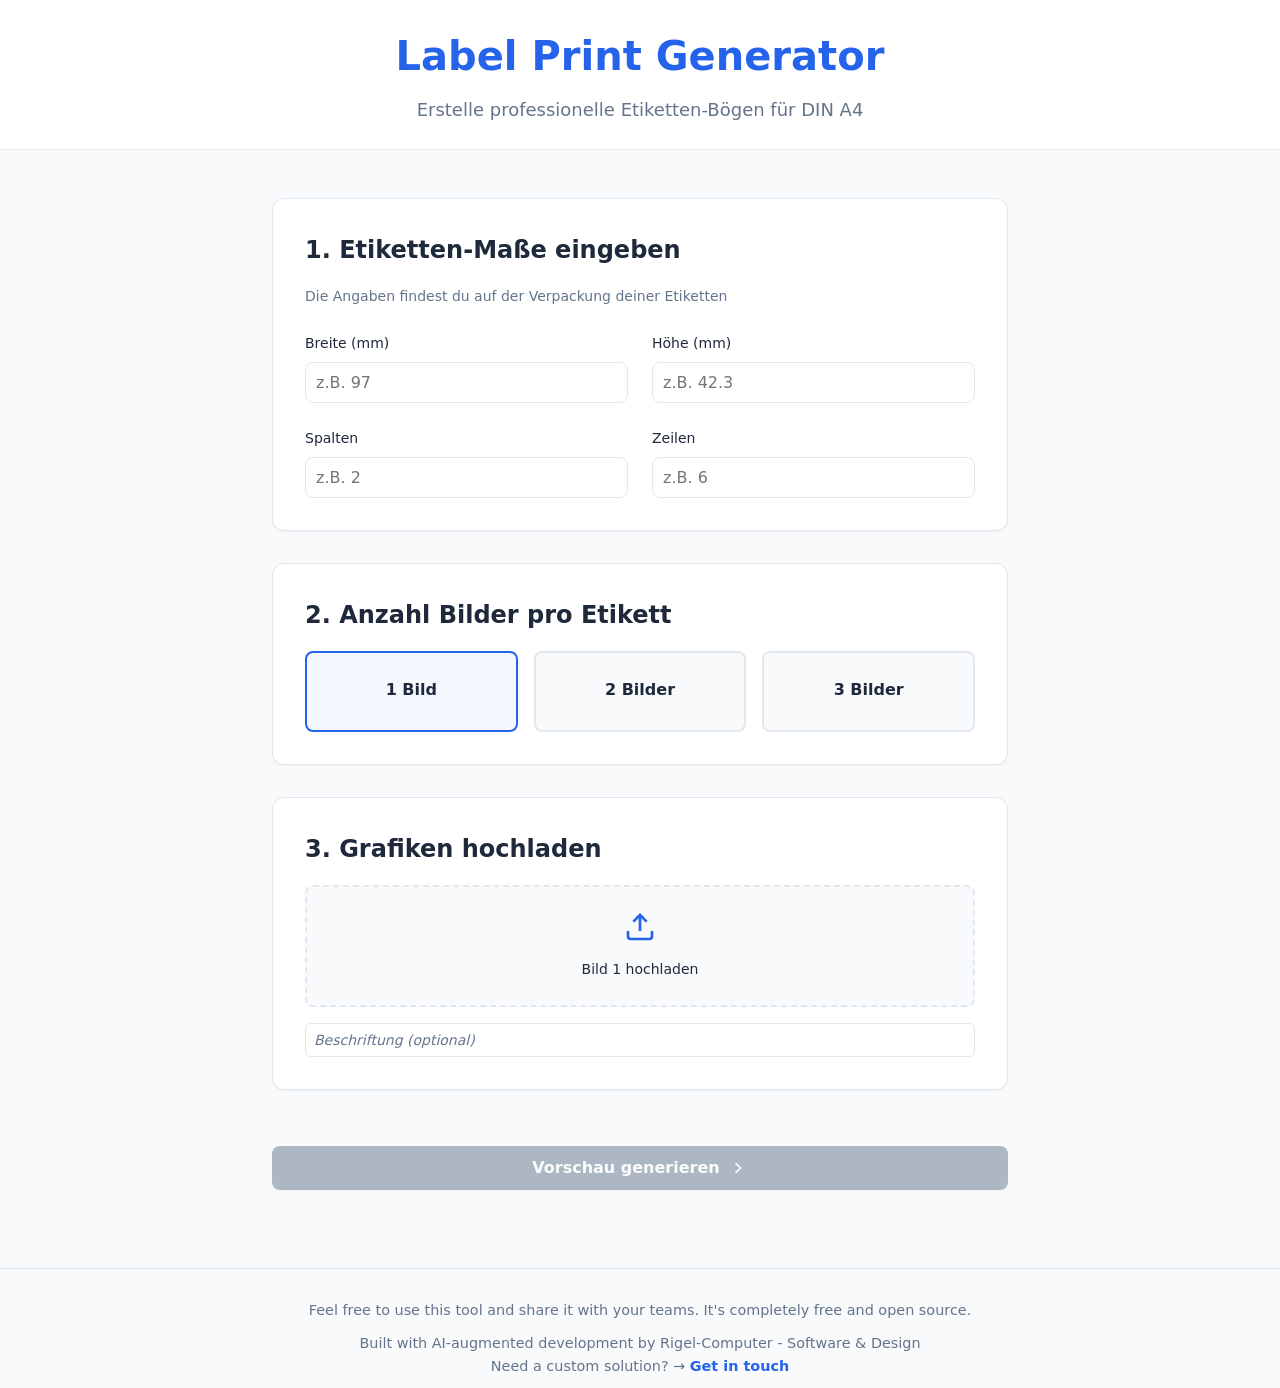
==== index.html @ f5ad7ed4 "disclaimer/footer added" ====
<!DOCTYPE html>
<!-- Dateiname: index.html -->
<!-- Erstellt: 05.12.2025, 16:45 Uhr (Berlin) -->
<html lang="de">
   <head>
      <meta charset="UTF-8" />
      <meta name="viewport" content="width=device-width, initial-scale=1.0" />
      <title id="page-title">Label Print Generator</title>
      <link rel="stylesheet" href="css/main.css" />
      <link rel="stylesheet" href="css/print.css" media="print" />
   </head>
   <body>
      <div id="app">
         <!-- Setup Screen -->
         <div id="setup-screen" class="screen active">
            <header>
               <h1>Label Print Generator</h1>
               <p class="subtitle">
                  Erstelle professionelle Etiketten-Bögen für DIN A4
               </p>
            </header>

            <main class="setup-container">
               <!-- Label Settings Section - MOVED TO TOP -->
               <section class="card">
                  <h2>1. Etiketten-Maße eingeben</h2>
                  <p class="info">
                     Die Angaben findest du auf der Verpackung deiner Etiketten
                  </p>

                  <div class="form-grid">
                     <div class="form-group">
                        <label for="label-width">Breite (mm)</label>
                        <input
                           type="number"
                           id="label-width"
                           placeholder="z.B. 97"
                           min="10"
                           step="0.1"
                        />
                     </div>
                     <div class="form-group">
                        <label for="label-height">Höhe (mm)</label>
                        <input
                           type="number"
                           id="label-height"
                           placeholder="z.B. 42.3"
                           min="10"
                           step="0.1"
                        />
                     </div>
                     <div class="form-group">
                        <label for="columns">Spalten</label>
                        <input
                           type="number"
                           id="columns"
                           placeholder="z.B. 2"
                           min="1"
                           max="20"
                        />
                     </div>
                     <div class="form-group">
                        <label for="rows">Zeilen</label>
                        <input
                           type="number"
                           id="rows"
                           placeholder="z.B. 6"
                           min="1"
                           max="30"
                        />
                     </div>
                  </div>
               </section>

               <!-- Images per Label Section - NEW -->
               <section class="card">
                  <h2>2. Anzahl Bilder pro Etikett</h2>
                  <div class="images-per-label-grid">
                     <label class="radio-card">
                        <input
                           type="radio"
                           name="images-per-label"
                           value="1"
                           checked
                        />
                        <div class="radio-content">
                           <span class="radio-title">1 Bild</span>
                        </div>
                     </label>
                     <label class="radio-card">
                        <input type="radio" name="images-per-label" value="2" />
                        <div class="radio-content">
                           <span class="radio-title">2 Bilder</span>
                        </div>
                     </label>
                     <label class="radio-card">
                        <input type="radio" name="images-per-label" value="3" />
                        <div class="radio-content">
                           <span class="radio-title">3 Bilder</span>
                        </div>
                     </label>
                  </div>
               </section>

               <!-- Image Upload Section - DYNAMIC -->
               <section class="card">
                  <h2>3. Grafiken hochladen</h2>
                  <div
                     id="upload-fields-container"
                     class="upload-fields-container"
                  >
                     <!-- Dynamically generated upload fields -->
                  </div>
               </section>

               <button id="preview-btn" class="btn-primary" disabled>
                  <span>Vorschau generieren</span>
                  <svg
                     width="20"
                     height="20"
                     viewBox="0 0 24 24"
                     fill="none"
                     stroke="currentColor"
                     stroke-width="2"
                  >
                     <polyline points="9 18 15 12 9 6"></polyline>
                  </svg>
               </button>
            </main>

            <!-- Footer Info Section -->
            <div class="footer-info no-print">
               <p>
                  Feel free to use this tool and share it with your teams. It's
                  completely free and open source.
               </p>
               <p>
                  Built with AI-augmented development by Rigel-Computer -
                  Software & Design<br />
                  Need a custom solution? →
                  <a href="https://www.rigel-computer.com/kontakt"
                     >Get in touch</a
                  >
               </p>
            </div>
         </div>

         <!-- Preview Screen -->
         <div id="preview-screen" class="screen">
            <header class="preview-header no-print">
               <button id="back-btn" class="btn-secondary">
                  <svg
                     width="20"
                     height="20"
                     viewBox="0 0 24 24"
                     fill="none"
                     stroke="currentColor"
                     stroke-width="2"
                  >
                     <polyline points="15 18 9 12 15 6"></polyline>
                  </svg>
                  <span>Zurück zur Eingabe</span>
               </button>
               <h2>Vorschau</h2>
               <div style="width: 150px"></div>
            </header>
            <div id="print-area" class="print-area">
               <!-- Generated A4 page with labels -->
            </div>
            <div class="print-button-container no-print">
               <button id="print-btn" class="btn-primary">
                  <svg
                     width="20"
                     height="20"
                     viewBox="0 0 24 24"
                     fill="none"
                     stroke="currentColor"
                     stroke-width="2"
                  >
                     <polyline points="6 9 6 2 18 2 18 9"></polyline>
                     <path
                        d="M6 18H4a2 2 0 0 1-2-2v-5a2 2 0 0 1 2-2h16a2 2 0 0 1 2 2v5a2 2 0 0 1-2 2h-2"
                     ></path>
                     <rect x="6" y="14" width="12" height="8"></rect>
                  </svg>
                  <span>Drucken</span>
               </button>
            </div>
         </div>
      </div>

      <script src="js/storage.js"></script>
      <script src="js/fileHandler.js"></script>
      <script src="js/renderer.js"></script>
      <script src="js/app.js"></script>
   </body>
</html>
---- css/main.css ----
/* Dateiname: main.css */
/* Erstellt: 05.12.2025, 16:45 Uhr (Berlin) */

/* CSS Variables */
:root {
    --color-primary: #2563eb;
    --color-primary-hover: #1d4ed8;
    --color-secondary: #64748b;
    --color-bg: #f8fafc;
    --color-card: #ffffff;
    --color-border: #e2e8f0;
    --color-text: #1e293b;
    --color-text-muted: #64748b;
    --color-success: #10b981;
    --color-danger: #ef4444;
    
    --spacing-xs: 0.5rem;
    --spacing-sm: 1rem;
    --spacing-md: 1.5rem;
    --spacing-lg: 2rem;
    --spacing-xl: 3rem;
    
    --radius-sm: 0.375rem;
    --radius-md: 0.5rem;
    --radius-lg: 0.75rem;
    
    --shadow-sm: 0 1px 2px 0 rgba(0, 0, 0, 0.05);
    --shadow-md: 0 4px 6px -1px rgba(0, 0, 0, 0.1);
    --shadow-lg: 0 10px 15px -3px rgba(0, 0, 0, 0.1);
    
    --font-display: 'Segoe UI', system-ui, -apple-system, sans-serif;
    --font-body: 'Segoe UI', system-ui, -apple-system, sans-serif;
}

/* Reset & Base */
* {
    margin: 0;
    padding: 0;
    box-sizing: border-box;
}

body {
    font-family: var(--font-body);
    background: var(--color-bg);
    color: var(--color-text);
    line-height: 1.6;
    -webkit-font-smoothing: antialiased;
    -moz-osx-font-smoothing: grayscale;
}

/* Screen Management */
.screen {
    display: none;
    min-height: 100vh;
}

.screen.active {
    display: block;
}

/* Header */
header {
    background: var(--color-card);
    border-bottom: 1px solid var(--color-border);
    padding: var(--spacing-md) var(--spacing-lg);
    text-align: center;
}

header h1 {
    font-size: 2.5rem;
    font-weight: 700;
    color: var(--color-primary);
    margin-bottom: var(--spacing-xs);
    font-family: var(--font-display);
}

.subtitle {
    color: var(--color-text-muted);
    font-size: 1.125rem;
}

/* Main Container */
.setup-container {
    max-width: 800px;
    margin: 0 auto;
    padding: var(--spacing-xl) var(--spacing-lg);
}

/* Cards */
.card {
    background: var(--color-card);
    border-radius: var(--radius-lg);
    padding: var(--spacing-lg);
    margin-bottom: var(--spacing-lg);
    box-shadow: var(--shadow-sm);
    border: 1px solid var(--color-border);
}

.card h2 {
    font-size: 1.5rem;
    font-weight: 600;
    margin-bottom: var(--spacing-sm);
    color: var(--color-text);
}

.info {
    color: var(--color-text-muted);
    font-size: 0.875rem;
    margin-bottom: var(--spacing-md);
}

/* Upload Area */
.upload-area {
    border: 2px dashed var(--color-border);
    border-radius: var(--radius-md);
    background: var(--color-bg);
}

.upload-button {
    display: block;
    width: 100%;
    padding: var(--spacing-xl);
    text-align: center;
    cursor: pointer;
    transition: all 0.2s ease;
    background: transparent;
    border: none;
    font-family: var(--font-body);
}

.upload-button:hover {
    background: rgba(37, 99, 235, 0.02);
}

.upload-button svg {
    color: var(--color-primary);
    margin-bottom: var(--spacing-sm);
}

.upload-button p {
    font-weight: 500;
    color: var(--color-text);
    margin-bottom: var(--spacing-xs);
}

.hint {
    color: var(--color-text-muted);
    font-size: 0.875rem;
}

/* Image List */
.image-list {
    margin-top: var(--spacing-md);
    display: grid;
    gap: var(--spacing-sm);
}

.image-item {
    display: flex;
    align-items: center;
    gap: var(--spacing-sm);
    padding: var(--spacing-sm);
    background: var(--color-bg);
    border-radius: var(--radius-md);
    border: 1px solid var(--color-border);
}

.image-preview {
    width: 60px;
    height: 60px;
    object-fit: contain;
    border-radius: var(--radius-sm);
    background: white;
    padding: 4px;
}

.image-info {
    flex: 1;
}

.image-name-input {
    width: 100%;
    padding: var(--spacing-xs);
    border: 1px solid var(--color-border);
    border-radius: var(--radius-sm);
    font-size: 0.875rem;
    font-family: var(--font-body);
}

.image-name-input:focus {
    outline: none;
    border-color: var(--color-primary);
    box-shadow: 0 0 0 3px rgba(37, 99, 235, 0.1);
}

.btn-remove {
    background: transparent;
    border: none;
    color: var(--color-danger);
    cursor: pointer;
    padding: var(--spacing-xs);
    border-radius: var(--radius-sm);
    transition: background 0.2s ease;
}

.btn-remove:hover {
    background: rgba(239, 68, 68, 0.1);
}

/* Form Grid */
.form-grid {
    display: grid;
    grid-template-columns: repeat(2, 1fr);
    gap: var(--spacing-md);
}

.form-group {
    display: flex;
    flex-direction: column;
}

.form-group label {
    font-weight: 500;
    margin-bottom: var(--spacing-xs);
    font-size: 0.875rem;
    color: var(--color-text);
}

.form-group input {
    padding: 0.625rem;
    border: 1px solid var(--color-border);
    border-radius: var(--radius-md);
    font-size: 1rem;
    font-family: var(--font-body);
    transition: all 0.2s ease;
}

.form-group input:focus {
    outline: none;
    border-color: var(--color-primary);
    box-shadow: 0 0 0 3px rgba(37, 99, 235, 0.1);
}

/* Radio Cards */
.text-position-grid,
.images-per-label-grid {
    display: grid;
    grid-template-columns: repeat(3, 1fr);
    gap: var(--spacing-sm);
}

.radio-card {
    position: relative;
    cursor: pointer;
}

.radio-card input {
    position: absolute;
    opacity: 0;
}

.radio-content {
    display: flex;
    flex-direction: column;
    padding: var(--spacing-md);
    border: 2px solid var(--color-border);
    border-radius: var(--radius-md);
    text-align: center;
    transition: all 0.2s ease;
    background: var(--color-bg);
}

.radio-card:hover .radio-content {
    border-color: var(--color-primary);
}

.radio-card input:checked + .radio-content {
    border-color: var(--color-primary);
    background: rgba(37, 99, 235, 0.05);
}

.radio-title {
    font-weight: 600;
    color: var(--color-text);
    margin-bottom: 4px;
}

.radio-desc {
    font-size: 0.875rem;
    color: var(--color-text-muted);
}

/* Upload Fields Container */
.upload-fields-container {
    display: grid;
    gap: var(--spacing-lg);
}

.upload-field {
    display: flex;
    flex-direction: column;
    gap: var(--spacing-sm);
}

.upload-area-single {
    border: 2px dashed var(--color-border);
    border-radius: var(--radius-md);
    background: var(--color-bg);
    padding: var(--spacing-md);
    text-align: center;
    cursor: pointer;
    transition: all 0.2s ease;
}

.upload-area-single:hover {
    border-color: var(--color-primary);
    background: rgba(37, 99, 235, 0.02);
}

.upload-area-single svg {
    color: var(--color-primary);
    margin-bottom: var(--spacing-xs);
}

.upload-area-single p {
    font-weight: 500;
    color: var(--color-text);
    font-size: 0.875rem;
}

.text-input-group {
    display: flex;
    flex-direction: column;
    gap: var(--spacing-xs);
}

.text-input-group input {
    padding: var(--spacing-xs);
    border: 1px solid var(--color-border);
    border-radius: var(--radius-sm);
    font-size: 0.875rem;
    font-family: var(--font-body);
}

.text-input-group input::placeholder {
    color: var(--color-text-muted);
    font-style: italic;
}

.text-input-group input:focus {
    outline: none;
    border-color: var(--color-primary);
    box-shadow: 0 0 0 3px rgba(37, 99, 235, 0.1);
}

.preview-image-container {
    margin-top: var(--spacing-sm);
    display: none;
}

.preview-image-container.active {
    display: block;
}

.preview-image-container img {
    width: 100%;
    max-height: 150px;
    object-fit: contain;
    border-radius: var(--radius-sm);
    border: 1px solid var(--color-border);
    background: white;
    padding: var(--spacing-xs);
}

/* Buttons */
.btn-primary,
.btn-secondary {
    display: inline-flex;
    align-items: center;
    justify-content: center;
    gap: var(--spacing-xs);
    padding: 0.75rem 1.5rem;
    border: none;
    border-radius: var(--radius-md);
    font-size: 1rem;
    font-weight: 600;
    cursor: pointer;
    transition: all 0.2s ease;
    font-family: var(--font-body);
}

.btn-primary {
    background: var(--color-primary);
    color: white;
    box-shadow: var(--shadow-sm);
    width: 100%;
    margin-top: var(--spacing-md);
}

.btn-primary:hover:not(:disabled) {
    background: var(--color-primary-hover);
    box-shadow: var(--shadow-md);
    transform: translateY(-1px);
}

.btn-primary:disabled {
    background: var(--color-secondary);
    cursor: not-allowed;
    opacity: 0.5;
}

.btn-secondary {
    background: white;
    color: var(--color-text);
    border: 1px solid var(--color-border);
}

.btn-secondary:hover {
    background: var(--color-bg);
    border-color: var(--color-secondary);
}

/* Preview Header */
.preview-header {
    display: flex;
    justify-content: space-between;
    align-items: center;
    padding: var(--spacing-lg);
    background: var(--color-card);
    border-bottom: 1px solid var(--color-border);
    position: sticky;
    top: 0;
    z-index: 100;
}

.preview-header h2 {
    font-size: 1.5rem;
    font-weight: 600;
}

/* Print Area */
.print-area {
    padding: var(--spacing-lg);
    background: #e5e7eb;
    min-height: calc(100vh - 160px);
    display: flex;
    justify-content: center;
    align-items: flex-start;
}

.print-button-container {
    padding: var(--spacing-lg);
    background: var(--color-bg);
    display: flex;
    justify-content: center;
}

.print-button-container .btn-primary {
    max-width: 400px;
}

.a4-page {
    width: 210mm;
    height: 297mm;
    background: white;
    box-shadow: var(--shadow-lg);
    position: relative;
}

/* Responsive */
@media (max-width: 768px) {
    header h1 {
        font-size: 2rem;
    }
    
    .form-grid,
    .text-position-grid {
        grid-template-columns: 1fr;
    }
    
    .preview-header {
        flex-direction: column;
        gap: var(--spacing-sm);
    }
    
    .a4-page {
        width: 100%;
        height: auto;
        aspect-ratio: 210 / 297;
    }
}

/* Animations */
@keyframes fadeIn {
    from {
        opacity: 0;
        transform: translateY(10px);
    }
    to {
        opacity: 1;
        transform: translateY(0);
    }
}

.card {
    animation: fadeIn 0.3s ease;
}

.card:nth-child(1) { animation-delay: 0.05s; }
.card:nth-child(2) { animation-delay: 0.1s; }
.card:nth-child(3) { animation-delay: 0.15s; }

/* Footer Info */
.footer-info {
    margin-top: 30px;
    padding-top: 20px;
    border-top: 1px solid var(--color-border);
    text-align: center;
}

.footer-info p {
    font-size: 0.9em;
    color: var(--color-text-muted);
    margin: 10px 0;
    line-height: 1.6;
}

.footer-info a {
    color: var(--color-primary);
    text-decoration: none;
    font-weight: 600;
}

.footer-info a:hover {
    text-decoration: underline;
}
---- css/print.css ----
/* Dateiname: print.css */
/* Erstellt: 05.12.2025, 16:45 Uhr (Berlin) */

@media print {
    /* Hide UI elements */
    .no-print,
    .preview-header {
        display: none !important;
    }
    
    /* Hide label borders */
    .label {
        border: none !important;
    }
    
    /* Reset page */
    body {
        margin: 0;
        padding: 0;
        background: white;
    }
    
    /* Print area */
    .print-area {
        padding: 0;
        background: white;
        min-height: 0;
    }
    
    /* A4 page exact dimensions */
    .a4-page {
        width: 210mm;
        height: 297mm;
        box-shadow: none;
        page-break-after: always;
        margin: 0;
        padding: 0;
    }
    
    /* Label grid */
    .label-grid {
        width: 100%;
        height: 100%;
    }
    
    /* Individual labels */
    .label {
        page-break-inside: avoid;
        break-inside: avoid;
    }
    
    /* Images */
    .label img {
        -webkit-print-color-adjust: exact;
        print-color-adjust: exact;
    }
}
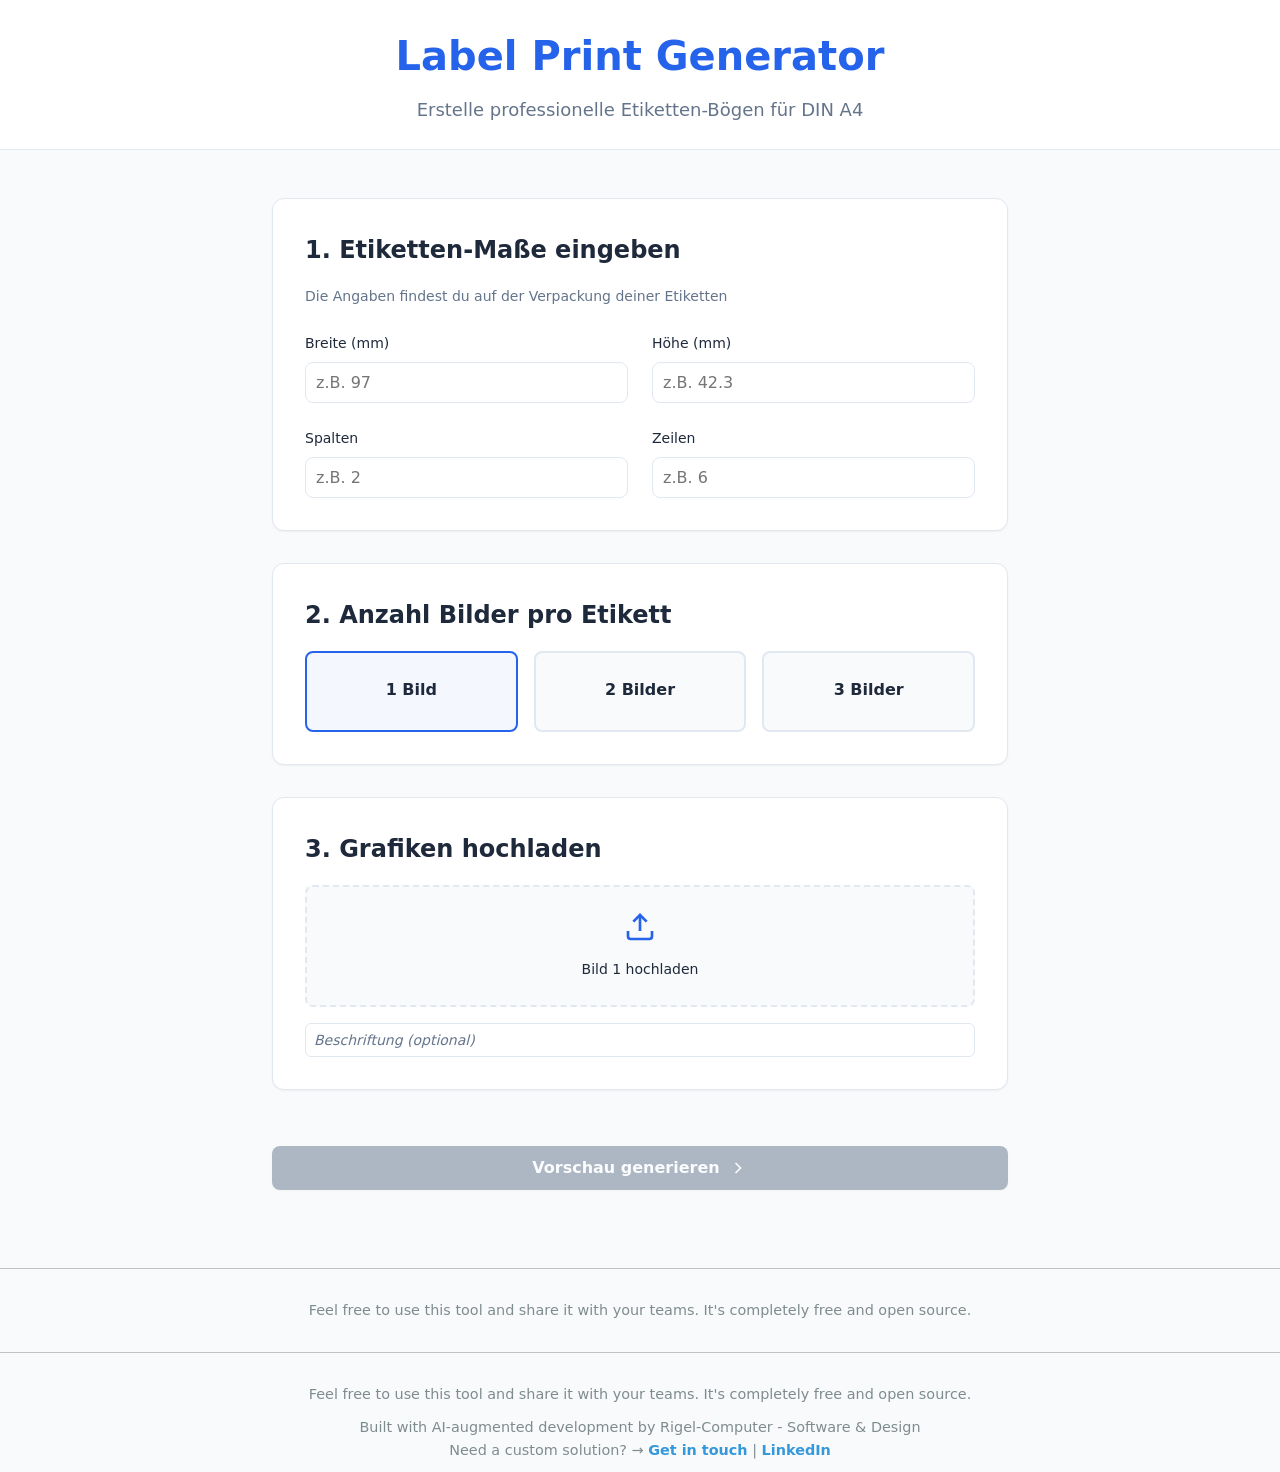
==== commit 75761947: "readme.md added" ====
--- a/index.html
+++ b/index.html
@@ -134,14 +134,64 @@
                   Feel free to use this tool and share it with your teams. It's
                   completely free and open source.
                </p>
-               <p>
-                  Built with AI-augmented development by Rigel-Computer -
-                  Software & Design<br />
-                  Need a custom solution? →
-                  <a href="https://www.rigel-computer.com/kontakt"
-                     >Get in touch</a
-                  >
-               </p>
+               <!--
+    File: footer-info-section.html
+    Last modified: 04.12.2025 14:10 MEZ
+-->
+
+               <!-- Footer Info Section - Insert before closing container div -->
+               <div class="footer-info">
+                  <p>
+                     Feel free to use this tool and share it with your teams.
+                     It's completely free and open source.
+                  </p>
+                  <p>
+                     Built with AI-augmented development by Rigel-Computer -
+                     Software & Design<br />
+                     Need a custom solution? →
+                     <a href="https://www.rigel-computer.com/kontakt"
+                        >Get in touch</a
+                     >
+                     |
+                     <a href="https://www.linkedin.com/in/christoph-schweres"
+                        >LinkedIn</a
+                     >
+                  </p>
+               </div>
+
+               <!-- CSS Styling for Footer Info -->
+               <style>
+                  .footer-info {
+                     margin-top: 30px;
+                     padding-top: 20px;
+                     border-top: 1px solid #bdc3c7;
+                     text-align: center;
+                  }
+
+                  .footer-info p {
+                     font-size: 0.9em;
+                     color: #7f8c8d;
+                     margin: 10px 0;
+                     line-height: 1.6;
+                  }
+
+                  .footer-info a {
+                     color: #3498db;
+                     text-decoration: none;
+                     font-weight: 600;
+                  }
+
+                  .footer-info a:hover {
+                     text-decoration: underline;
+                  }
+               </style>
+
+               <!--
+USAGE INSTRUCTIONS:
+1. Insert this section in timezone-converter.html BEFORE the closing </div> of the container
+2. Place it AFTER the disclaimer section
+3. All links and company info are already configured
+-->
             </div>
          </div>
 
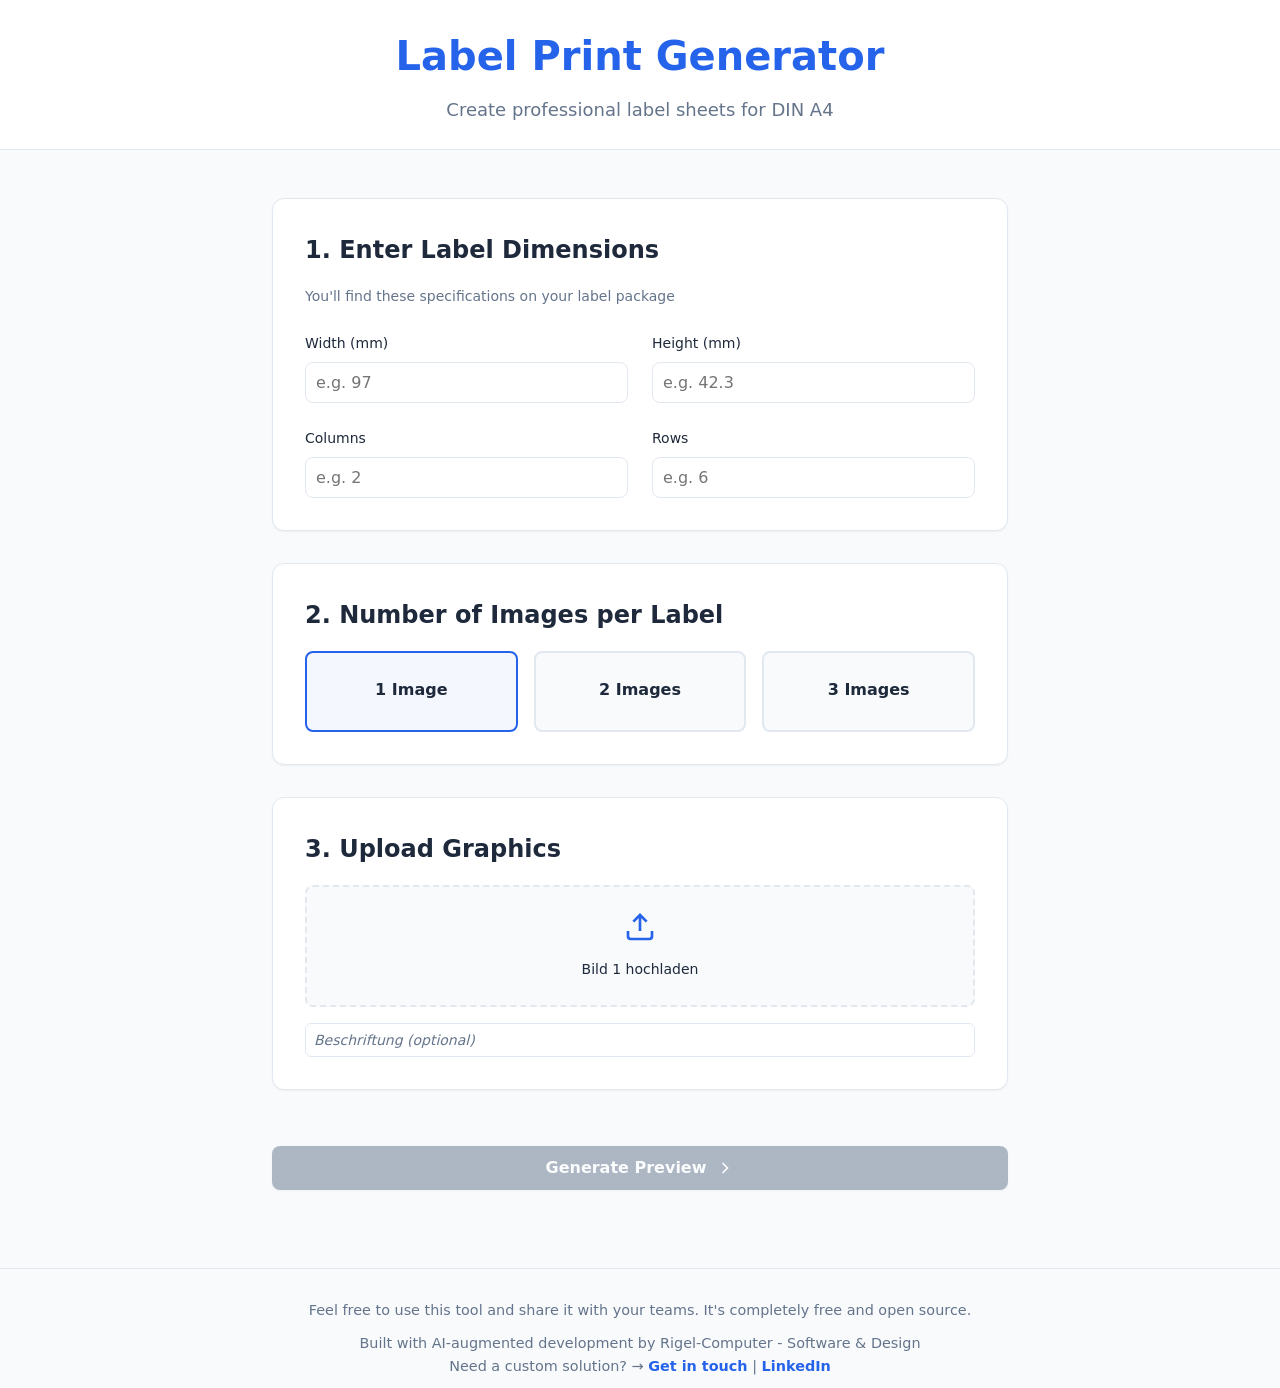
==== commit 8479fc8d: "changed frontend to english, German Readme.md added" ====
--- a/index.html
+++ b/index.html
@@ -2,246 +2,130 @@
 <!-- Dateiname: index.html -->
 <!-- Erstellt: 05.12.2025, 16:45 Uhr (Berlin) -->
 <html lang="de">
-   <head>
-      <meta charset="UTF-8" />
-      <meta name="viewport" content="width=device-width, initial-scale=1.0" />
-      <title id="page-title">Label Print Generator</title>
-      <link rel="stylesheet" href="css/main.css" />
-      <link rel="stylesheet" href="css/print.css" media="print" />
-   </head>
-   <body>
-      <div id="app">
-         <!-- Setup Screen -->
-         <div id="setup-screen" class="screen active">
+<head>
+    <meta charset="UTF-8">
+    <meta name="viewport" content="width=device-width, initial-scale=1.0">
+    <title id="page-title">Label Print Generator</title>
+    <link rel="stylesheet" href="css/main.css">
+    <link rel="stylesheet" href="css/print.css" media="print">
+</head>
+<body>
+    <div id="app">
+        <!-- Setup Screen -->
+        <div id="setup-screen" class="screen active">
             <header>
-               <h1>Label Print Generator</h1>
-               <p class="subtitle">
-                  Erstelle professionelle Etiketten-Bögen für DIN A4
-               </p>
+                <h1>Label Print Generator</h1>
+                <p class="subtitle">Create professional label sheets for DIN A4</p>
             </header>
 
             <main class="setup-container">
-               <!-- Label Settings Section - MOVED TO TOP -->
-               <section class="card">
-                  <h2>1. Etiketten-Maße eingeben</h2>
-                  <p class="info">
-                     Die Angaben findest du auf der Verpackung deiner Etiketten
-                  </p>
+                <!-- Label Settings Section - MOVED TO TOP -->
+                <section class="card">
+                    <h2>1. Enter Label Dimensions</h2>
+                    <p class="info">You'll find these specifications on your label package</p>
+                    
+                    <div class="form-grid">
+                        <div class="form-group">
+                            <label for="label-width">Width (mm)</label>
+                            <input type="number" id="label-width" placeholder="e.g. 97" min="10" step="0.1">
+                        </div>
+                        <div class="form-group">
+                            <label for="label-height">Height (mm)</label>
+                            <input type="number" id="label-height" placeholder="e.g. 42.3" min="10" step="0.1">
+                        </div>
+                        <div class="form-group">
+                            <label for="columns">Columns</label>
+                            <input type="number" id="columns" placeholder="e.g. 2" min="1" max="20">
+                        </div>
+                        <div class="form-group">
+                            <label for="rows">Rows</label>
+                            <input type="number" id="rows" placeholder="e.g. 6" min="1" max="30">
+                        </div>
+                    </div>
+                </section>
 
-                  <div class="form-grid">
-                     <div class="form-group">
-                        <label for="label-width">Breite (mm)</label>
-                        <input
-                           type="number"
-                           id="label-width"
-                           placeholder="z.B. 97"
-                           min="10"
-                           step="0.1"
-                        />
-                     </div>
-                     <div class="form-group">
-                        <label for="label-height">Höhe (mm)</label>
-                        <input
-                           type="number"
-                           id="label-height"
-                           placeholder="z.B. 42.3"
-                           min="10"
-                           step="0.1"
-                        />
-                     </div>
-                     <div class="form-group">
-                        <label for="columns">Spalten</label>
-                        <input
-                           type="number"
-                           id="columns"
-                           placeholder="z.B. 2"
-                           min="1"
-                           max="20"
-                        />
-                     </div>
-                     <div class="form-group">
-                        <label for="rows">Zeilen</label>
-                        <input
-                           type="number"
-                           id="rows"
-                           placeholder="z.B. 6"
-                           min="1"
-                           max="30"
-                        />
-                     </div>
-                  </div>
-               </section>
+                <!-- Images per Label Section - NEW -->
+                <section class="card">
+                    <h2>2. Number of Images per Label</h2>
+                    <div class="images-per-label-grid">
+                        <label class="radio-card">
+                            <input type="radio" name="images-per-label" value="1" checked>
+                            <div class="radio-content">
+                                <span class="radio-title">1 Image</span>
+                            </div>
+                        </label>
+                        <label class="radio-card">
+                            <input type="radio" name="images-per-label" value="2">
+                            <div class="radio-content">
+                                <span class="radio-title">2 Images</span>
+                            </div>
+                        </label>
+                        <label class="radio-card">
+                            <input type="radio" name="images-per-label" value="3">
+                            <div class="radio-content">
+                                <span class="radio-title">3 Images</span>
+                            </div>
+                        </label>
+                    </div>
+                </section>
 
-               <!-- Images per Label Section - NEW -->
-               <section class="card">
-                  <h2>2. Anzahl Bilder pro Etikett</h2>
-                  <div class="images-per-label-grid">
-                     <label class="radio-card">
-                        <input
-                           type="radio"
-                           name="images-per-label"
-                           value="1"
-                           checked
-                        />
-                        <div class="radio-content">
-                           <span class="radio-title">1 Bild</span>
-                        </div>
-                     </label>
-                     <label class="radio-card">
-                        <input type="radio" name="images-per-label" value="2" />
-                        <div class="radio-content">
-                           <span class="radio-title">2 Bilder</span>
-                        </div>
-                     </label>
-                     <label class="radio-card">
-                        <input type="radio" name="images-per-label" value="3" />
-                        <div class="radio-content">
-                           <span class="radio-title">3 Bilder</span>
-                        </div>
-                     </label>
-                  </div>
-               </section>
+                <!-- Image Upload Section - DYNAMIC -->
+                <section class="card">
+                    <h2>3. Upload Graphics</h2>
+                    <div id="upload-fields-container" class="upload-fields-container">
+                        <!-- Dynamically generated upload fields -->
+                    </div>
+                </section>
 
-               <!-- Image Upload Section - DYNAMIC -->
-               <section class="card">
-                  <h2>3. Grafiken hochladen</h2>
-                  <div
-                     id="upload-fields-container"
-                     class="upload-fields-container"
-                  >
-                     <!-- Dynamically generated upload fields -->
-                  </div>
-               </section>
-
-               <button id="preview-btn" class="btn-primary" disabled>
-                  <span>Vorschau generieren</span>
-                  <svg
-                     width="20"
-                     height="20"
-                     viewBox="0 0 24 24"
-                     fill="none"
-                     stroke="currentColor"
-                     stroke-width="2"
-                  >
-                     <polyline points="9 18 15 12 9 6"></polyline>
-                  </svg>
-               </button>
+                <button id="preview-btn" class="btn-primary" disabled>
+                    <span>Generate Preview</span>
+                    <svg width="20" height="20" viewBox="0 0 24 24" fill="none" stroke="currentColor" stroke-width="2">
+                        <polyline points="9 18 15 12 9 6"></polyline>
+                    </svg>
+                </button>
             </main>
-
+            
             <!-- Footer Info Section -->
             <div class="footer-info no-print">
-               <p>
-                  Feel free to use this tool and share it with your teams. It's
-                  completely free and open source.
-               </p>
-               <!--
-    File: footer-info-section.html
-    Last modified: 04.12.2025 14:10 MEZ
--->
+                <p>Feel free to use this tool and share it with your teams. It's completely free and open source.</p>
+                <p>Built with AI-augmented development by Rigel-Computer - Software & Design<br>
+                Need a custom solution? → 
+                <a href="https://www.rigel-computer.com/kontakt">Get in touch</a> | 
+                <a href="https://www.linkedin.com/in/christoph-schweres">LinkedIn</a></p>
+            </div>
+        </div>
 
-               <!-- Footer Info Section - Insert before closing container div -->
-               <div class="footer-info">
-                  <p>
-                     Feel free to use this tool and share it with your teams.
-                     It's completely free and open source.
-                  </p>
-                  <p>
-                     Built with AI-augmented development by Rigel-Computer -
-                     Software & Design<br />
-                     Need a custom solution? →
-                     <a href="https://www.rigel-computer.com/kontakt"
-                        >Get in touch</a
-                     >
-                     |
-                     <a href="https://www.linkedin.com/in/christoph-schweres"
-                        >LinkedIn</a
-                     >
-                  </p>
-               </div>
-
-               <!-- CSS Styling for Footer Info -->
-               <style>
-                  .footer-info {
-                     margin-top: 30px;
-                     padding-top: 20px;
-                     border-top: 1px solid #bdc3c7;
-                     text-align: center;
-                  }
-
-                  .footer-info p {
-                     font-size: 0.9em;
-                     color: #7f8c8d;
-                     margin: 10px 0;
-                     line-height: 1.6;
-                  }
-
-                  .footer-info a {
-                     color: #3498db;
-                     text-decoration: none;
-                     font-weight: 600;
-                  }
-
-                  .footer-info a:hover {
-                     text-decoration: underline;
-                  }
-               </style>
-
-               <!--
-USAGE INSTRUCTIONS:
-1. Insert this section in timezone-converter.html BEFORE the closing </div> of the container
-2. Place it AFTER the disclaimer section
-3. All links and company info are already configured
--->
-            </div>
-         </div>
-
-         <!-- Preview Screen -->
-         <div id="preview-screen" class="screen">
+        <!-- Preview Screen -->
+        <div id="preview-screen" class="screen">
             <header class="preview-header no-print">
-               <button id="back-btn" class="btn-secondary">
-                  <svg
-                     width="20"
-                     height="20"
-                     viewBox="0 0 24 24"
-                     fill="none"
-                     stroke="currentColor"
-                     stroke-width="2"
-                  >
-                     <polyline points="15 18 9 12 15 6"></polyline>
-                  </svg>
-                  <span>Zurück zur Eingabe</span>
-               </button>
-               <h2>Vorschau</h2>
-               <div style="width: 150px"></div>
+                <button id="back-btn" class="btn-secondary">
+                    <svg width="20" height="20" viewBox="0 0 24 24" fill="none" stroke="currentColor" stroke-width="2">
+                        <polyline points="15 18 9 12 15 6"></polyline>
+                    </svg>
+                    <span>Back to Setup</span>
+                </button>
+                <h2>Preview</h2>
+                <div style="width: 150px;"></div>
             </header>
             <div id="print-area" class="print-area">
-               <!-- Generated A4 page with labels -->
+                <!-- Generated A4 page with labels -->
             </div>
             <div class="print-button-container no-print">
-               <button id="print-btn" class="btn-primary">
-                  <svg
-                     width="20"
-                     height="20"
-                     viewBox="0 0 24 24"
-                     fill="none"
-                     stroke="currentColor"
-                     stroke-width="2"
-                  >
-                     <polyline points="6 9 6 2 18 2 18 9"></polyline>
-                     <path
-                        d="M6 18H4a2 2 0 0 1-2-2v-5a2 2 0 0 1 2-2h16a2 2 0 0 1 2 2v5a2 2 0 0 1-2 2h-2"
-                     ></path>
-                     <rect x="6" y="14" width="12" height="8"></rect>
-                  </svg>
-                  <span>Drucken</span>
-               </button>
+                <button id="print-btn" class="btn-primary">
+                    <svg width="20" height="20" viewBox="0 0 24 24" fill="none" stroke="currentColor" stroke-width="2">
+                        <polyline points="6 9 6 2 18 2 18 9"></polyline>
+                        <path d="M6 18H4a2 2 0 0 1-2-2v-5a2 2 0 0 1 2-2h16a2 2 0 0 1 2 2v5a2 2 0 0 1-2 2h-2"></path>
+                        <rect x="6" y="14" width="12" height="8"></rect>
+                    </svg>
+                    <span>Print</span>
+                </button>
             </div>
-         </div>
-      </div>
+        </div>
+    </div>
 
-      <script src="js/storage.js"></script>
-      <script src="js/fileHandler.js"></script>
-      <script src="js/renderer.js"></script>
-      <script src="js/app.js"></script>
-   </body>
+    <script src="js/storage.js"></script>
+    <script src="js/fileHandler.js"></script>
+    <script src="js/renderer.js"></script>
+    <script src="js/app.js"></script>
+</body>
 </html>
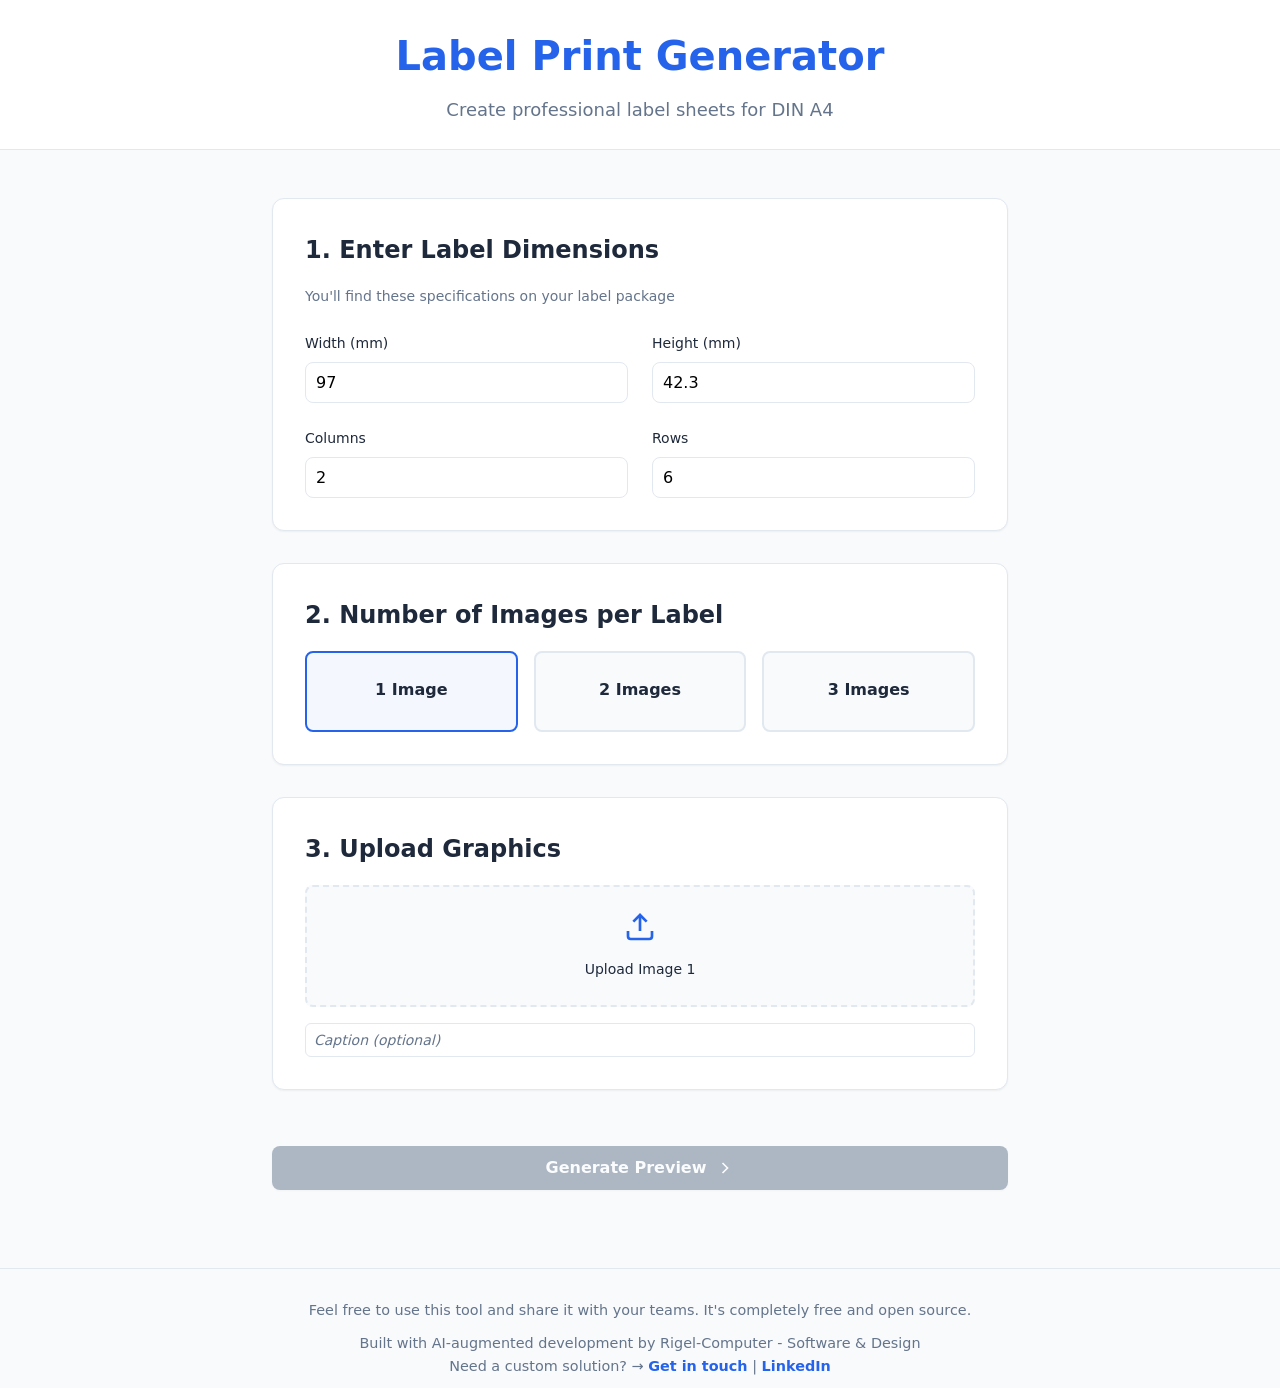
==== commit e8a444a3: "PDF-Problem solved" ====
--- a/index.html
+++ b/index.html
@@ -2,130 +2,204 @@
 <!-- Dateiname: index.html -->
 <!-- Erstellt: 05.12.2025, 16:45 Uhr (Berlin) -->
 <html lang="de">
-<head>
-    <meta charset="UTF-8">
-    <meta name="viewport" content="width=device-width, initial-scale=1.0">
-    <title id="page-title">Label Print Generator</title>
-    <link rel="stylesheet" href="css/main.css">
-    <link rel="stylesheet" href="css/print.css" media="print">
-</head>
-<body>
-    <div id="app">
-        <!-- Setup Screen -->
-        <div id="setup-screen" class="screen active">
+   <head>
+      <meta charset="UTF-8" />
+      <meta name="viewport" content="width=device-width, initial-scale=1.0" />
+      <title id="page-title">Label Print Generator</title>
+      <link rel="stylesheet" href="css/main.css" />
+      <link rel="stylesheet" href="css/print.css" media="print" />
+   </head>
+   <body>
+      <div id="app">
+         <!-- Setup Screen -->
+         <div id="setup-screen" class="screen active">
             <header>
-                <h1>Label Print Generator</h1>
-                <p class="subtitle">Create professional label sheets for DIN A4</p>
+               <h1>Label Print Generator</h1>
+               <p class="subtitle">
+                  Create professional label sheets for DIN A4
+               </p>
             </header>
 
             <main class="setup-container">
-                <!-- Label Settings Section - MOVED TO TOP -->
-                <section class="card">
-                    <h2>1. Enter Label Dimensions</h2>
-                    <p class="info">You'll find these specifications on your label package</p>
-                    
-                    <div class="form-grid">
-                        <div class="form-group">
-                            <label for="label-width">Width (mm)</label>
-                            <input type="number" id="label-width" placeholder="e.g. 97" min="10" step="0.1">
+               <!-- Label Settings Section - MOVED TO TOP -->
+               <section class="card">
+                  <h2>1. Enter Label Dimensions</h2>
+                  <p class="info">
+                     You'll find these specifications on your label package
+                  </p>
+
+                  <div class="form-grid">
+                     <div class="form-group">
+                        <label for="label-width">Width (mm)</label>
+                        <input
+                           type="number"
+                           id="label-width"
+                           placeholder="e.g. 97"
+                           min="10"
+                           step="0.1"
+                           value="97"
+                        />
+                     </div>
+                     <div class="form-group">
+                        <label for="label-height">Height (mm)</label>
+                        <input
+                           type="number"
+                           id="label-height"
+                           placeholder="e.g. 42.3"
+                           min="10"
+                           step="0.1"
+                           value="42.3"
+                        />
+                     </div>
+                     <div class="form-group">
+                        <label for="columns">Columns</label>
+                        <input
+                           type="number"
+                           id="columns"
+                           placeholder="e.g. 2"
+                           min="1"
+                           max="20"
+                           value="2"
+                        />
+                     </div>
+                     <div class="form-group">
+                        <label for="rows">Rows</label>
+                        <input
+                           type="number"
+                           id="rows"
+                           placeholder="e.g. 6"
+                           min="1"
+                           max="30"
+                           value="6"
+                        />
+                     </div>
+                  </div>
+               </section>
+
+               <!-- Images per Label Section - NEW -->
+               <section class="card">
+                  <h2>2. Number of Images per Label</h2>
+                  <div class="images-per-label-grid">
+                     <label class="radio-card">
+                        <input
+                           type="radio"
+                           name="images-per-label"
+                           value="1"
+                           checked
+                        />
+                        <div class="radio-content">
+                           <span class="radio-title">1 Image</span>
                         </div>
-                        <div class="form-group">
-                            <label for="label-height">Height (mm)</label>
-                            <input type="number" id="label-height" placeholder="e.g. 42.3" min="10" step="0.1">
+                     </label>
+                     <label class="radio-card">
+                        <input type="radio" name="images-per-label" value="2" />
+                        <div class="radio-content">
+                           <span class="radio-title">2 Images</span>
                         </div>
-                        <div class="form-group">
-                            <label for="columns">Columns</label>
-                            <input type="number" id="columns" placeholder="e.g. 2" min="1" max="20">
+                     </label>
+                     <label class="radio-card">
+                        <input type="radio" name="images-per-label" value="3" />
+                        <div class="radio-content">
+                           <span class="radio-title">3 Images</span>
                         </div>
-                        <div class="form-group">
-                            <label for="rows">Rows</label>
-                            <input type="number" id="rows" placeholder="e.g. 6" min="1" max="30">
-                        </div>
-                    </div>
-                </section>
-
-                <!-- Images per Label Section - NEW -->
-                <section class="card">
-                    <h2>2. Number of Images per Label</h2>
-                    <div class="images-per-label-grid">
-                        <label class="radio-card">
-                            <input type="radio" name="images-per-label" value="1" checked>
-                            <div class="radio-content">
-                                <span class="radio-title">1 Image</span>
-                            </div>
-                        </label>
-                        <label class="radio-card">
-                            <input type="radio" name="images-per-label" value="2">
-                            <div class="radio-content">
-                                <span class="radio-title">2 Images</span>
-                            </div>
-                        </label>
-                        <label class="radio-card">
-                            <input type="radio" name="images-per-label" value="3">
-                            <div class="radio-content">
-                                <span class="radio-title">3 Images</span>
-                            </div>
-                        </label>
-                    </div>
-                </section>
-
-                <!-- Image Upload Section - DYNAMIC -->
-                <section class="card">
-                    <h2>3. Upload Graphics</h2>
-                    <div id="upload-fields-container" class="upload-fields-container">
-                        <!-- Dynamically generated upload fields -->
-                    </div>
-                </section>
-
-                <button id="preview-btn" class="btn-primary" disabled>
-                    <span>Generate Preview</span>
-                    <svg width="20" height="20" viewBox="0 0 24 24" fill="none" stroke="currentColor" stroke-width="2">
-                        <polyline points="9 18 15 12 9 6"></polyline>
-                    </svg>
-                </button>
+                     </label>
+                  </div>
+               </section>
+
+               <!-- Image Upload Section - DYNAMIC -->
+               <section class="card">
+                  <h2>3. Upload Graphics</h2>
+                  <div
+                     id="upload-fields-container"
+                     class="upload-fields-container"
+                  >
+                     <!-- Dynamically generated upload fields -->
+                  </div>
+               </section>
+
+               <button id="preview-btn" class="btn-primary" disabled>
+                  <span>Generate Preview</span>
+                  <svg
+                     width="20"
+                     height="20"
+                     viewBox="0 0 24 24"
+                     fill="none"
+                     stroke="currentColor"
+                     stroke-width="2"
+                  >
+                     <polyline points="9 18 15 12 9 6"></polyline>
+                  </svg>
+               </button>
             </main>
-            
+
             <!-- Footer Info Section -->
             <div class="footer-info no-print">
-                <p>Feel free to use this tool and share it with your teams. It's completely free and open source.</p>
-                <p>Built with AI-augmented development by Rigel-Computer - Software & Design<br>
-                Need a custom solution? → 
-                <a href="https://www.rigel-computer.com/kontakt">Get in touch</a> | 
-                <a href="https://www.linkedin.com/in/christoph-schweres">LinkedIn</a></p>
+               <p>
+                  Feel free to use this tool and share it with your teams. It's
+                  completely free and open source.
+               </p>
+               <p>
+                  Built with AI-augmented development by Rigel-Computer -
+                  Software & Design<br />
+                  Need a custom solution? →
+                  <a href="https://www.rigel-computer.com/kontakt"
+                     >Get in touch</a
+                  >
+                  |
+                  <a href="https://www.linkedin.com/in/christoph-schweres"
+                     >LinkedIn</a
+                  >
+               </p>
             </div>
-        </div>
-
-        <!-- Preview Screen -->
-        <div id="preview-screen" class="screen">
+         </div>
+
+         <!-- Preview Screen -->
+         <div id="preview-screen" class="screen">
             <header class="preview-header no-print">
-                <button id="back-btn" class="btn-secondary">
-                    <svg width="20" height="20" viewBox="0 0 24 24" fill="none" stroke="currentColor" stroke-width="2">
-                        <polyline points="15 18 9 12 15 6"></polyline>
-                    </svg>
-                    <span>Back to Setup</span>
-                </button>
-                <h2>Preview</h2>
-                <div style="width: 150px;"></div>
+               <button id="back-btn" class="btn-secondary">
+                  <svg
+                     width="20"
+                     height="20"
+                     viewBox="0 0 24 24"
+                     fill="none"
+                     stroke="currentColor"
+                     stroke-width="2"
+                  >
+                     <polyline points="15 18 9 12 15 6"></polyline>
+                  </svg>
+                  <span>Back to Setup</span>
+               </button>
+               <h2>Preview</h2>
+               <div style="width: 150px"></div>
             </header>
             <div id="print-area" class="print-area">
-                <!-- Generated A4 page with labels -->
+               <!-- Generated A4 page with labels -->
             </div>
             <div class="print-button-container no-print">
-                <button id="print-btn" class="btn-primary">
-                    <svg width="20" height="20" viewBox="0 0 24 24" fill="none" stroke="currentColor" stroke-width="2">
-                        <polyline points="6 9 6 2 18 2 18 9"></polyline>
-                        <path d="M6 18H4a2 2 0 0 1-2-2v-5a2 2 0 0 1 2-2h16a2 2 0 0 1 2 2v5a2 2 0 0 1-2 2h-2"></path>
-                        <rect x="6" y="14" width="12" height="8"></rect>
-                    </svg>
-                    <span>Print</span>
-                </button>
+               <button id="print-btn" class="btn-primary">
+                  <svg
+                     width="20"
+                     height="20"
+                     viewBox="0 0 24 24"
+                     fill="none"
+                     stroke="currentColor"
+                     stroke-width="2"
+                  >
+                     <polyline points="6 9 6 2 18 2 18 9"></polyline>
+                     <path
+                        d="M6 18H4a2 2 0 0 1-2-2v-5a2 2 0 0 1 2-2h16a2 2 0 0 1 2 2v5a2 2 0 0 1-2 2h-2"
+                     ></path>
+                     <rect x="6" y="14" width="12" height="8"></rect>
+                  </svg>
+                  <span>Print</span>
+               </button>
             </div>
-        </div>
-    </div>
-
-    <script src="js/storage.js"></script>
-    <script src="js/fileHandler.js"></script>
-    <script src="js/renderer.js"></script>
-    <script src="js/app.js"></script>
-</body>
+         </div>
+      </div>
+
+      <script src="js/storage.js"></script>
+      <script src="js/fileHandler.js"></script>
+      <script src="js/renderer.js"></script>
+      <script src="js/app.js"></script>
+   </body>
 </html>
--- a/css/print.css
+++ b/css/print.css
@@ -2,56 +2,64 @@
 /* Erstellt: 05.12.2025, 16:45 Uhr (Berlin) */
 
 @media print {
-    /* Hide UI elements */
-    .no-print,
-    .preview-header {
-        display: none !important;
-    }
-    
-    /* Hide label borders */
-    .label {
-        border: none !important;
-    }
-    
-    /* Reset page */
-    body {
-        margin: 0;
-        padding: 0;
-        background: white;
-    }
-    
-    /* Print area */
-    .print-area {
-        padding: 0;
-        background: white;
-        min-height: 0;
-    }
-    
-    /* A4 page exact dimensions */
-    .a4-page {
-        width: 210mm;
-        height: 297mm;
-        box-shadow: none;
-        page-break-after: always;
-        margin: 0;
-        padding: 0;
-    }
-    
-    /* Label grid */
-    .label-grid {
-        width: 100%;
-        height: 100%;
-    }
-    
-    /* Individual labels */
-    .label {
-        page-break-inside: avoid;
-        break-inside: avoid;
-    }
-    
-    /* Images */
-    .label img {
-        -webkit-print-color-adjust: exact;
-        print-color-adjust: exact;
-    }
+   /* Force exact A4 size */
+   @page {
+      size: A4 portrait;
+      margin: 0;
+   }
+
+   /* Hide UI elements */
+   .no-print,
+   .preview-header {
+      display: none !important;
+   }
+
+   /* Hide label borders */
+   .label {
+      border: none !important;
+   }
+
+   /* Reset page */
+   body {
+      margin: 0;
+      padding: 0;
+      background: white;
+   }
+
+   /* Print area */
+   .print-area {
+      padding: 0;
+      background: white;
+      min-height: 0;
+   }
+
+   /* A4 page exact dimensions - force no scaling */
+   .a4-page {
+      width: 210mm !important;
+      height: 297mm !important;
+      box-shadow: none;
+      page-break-after: always;
+      margin: 0 !important;
+      padding: 0 !important;
+      transform: scale(1) !important;
+      transform-origin: top left !important;
+   }
+
+   /* Label grid */
+   .label-grid {
+      width: 100%;
+      height: 100%;
+   }
+
+   /* Individual labels */
+   .label {
+      page-break-inside: avoid;
+      break-inside: avoid;
+   }
+
+   /* Images */
+   .label img {
+      -webkit-print-color-adjust: exact;
+      print-color-adjust: exact;
+   }
 }
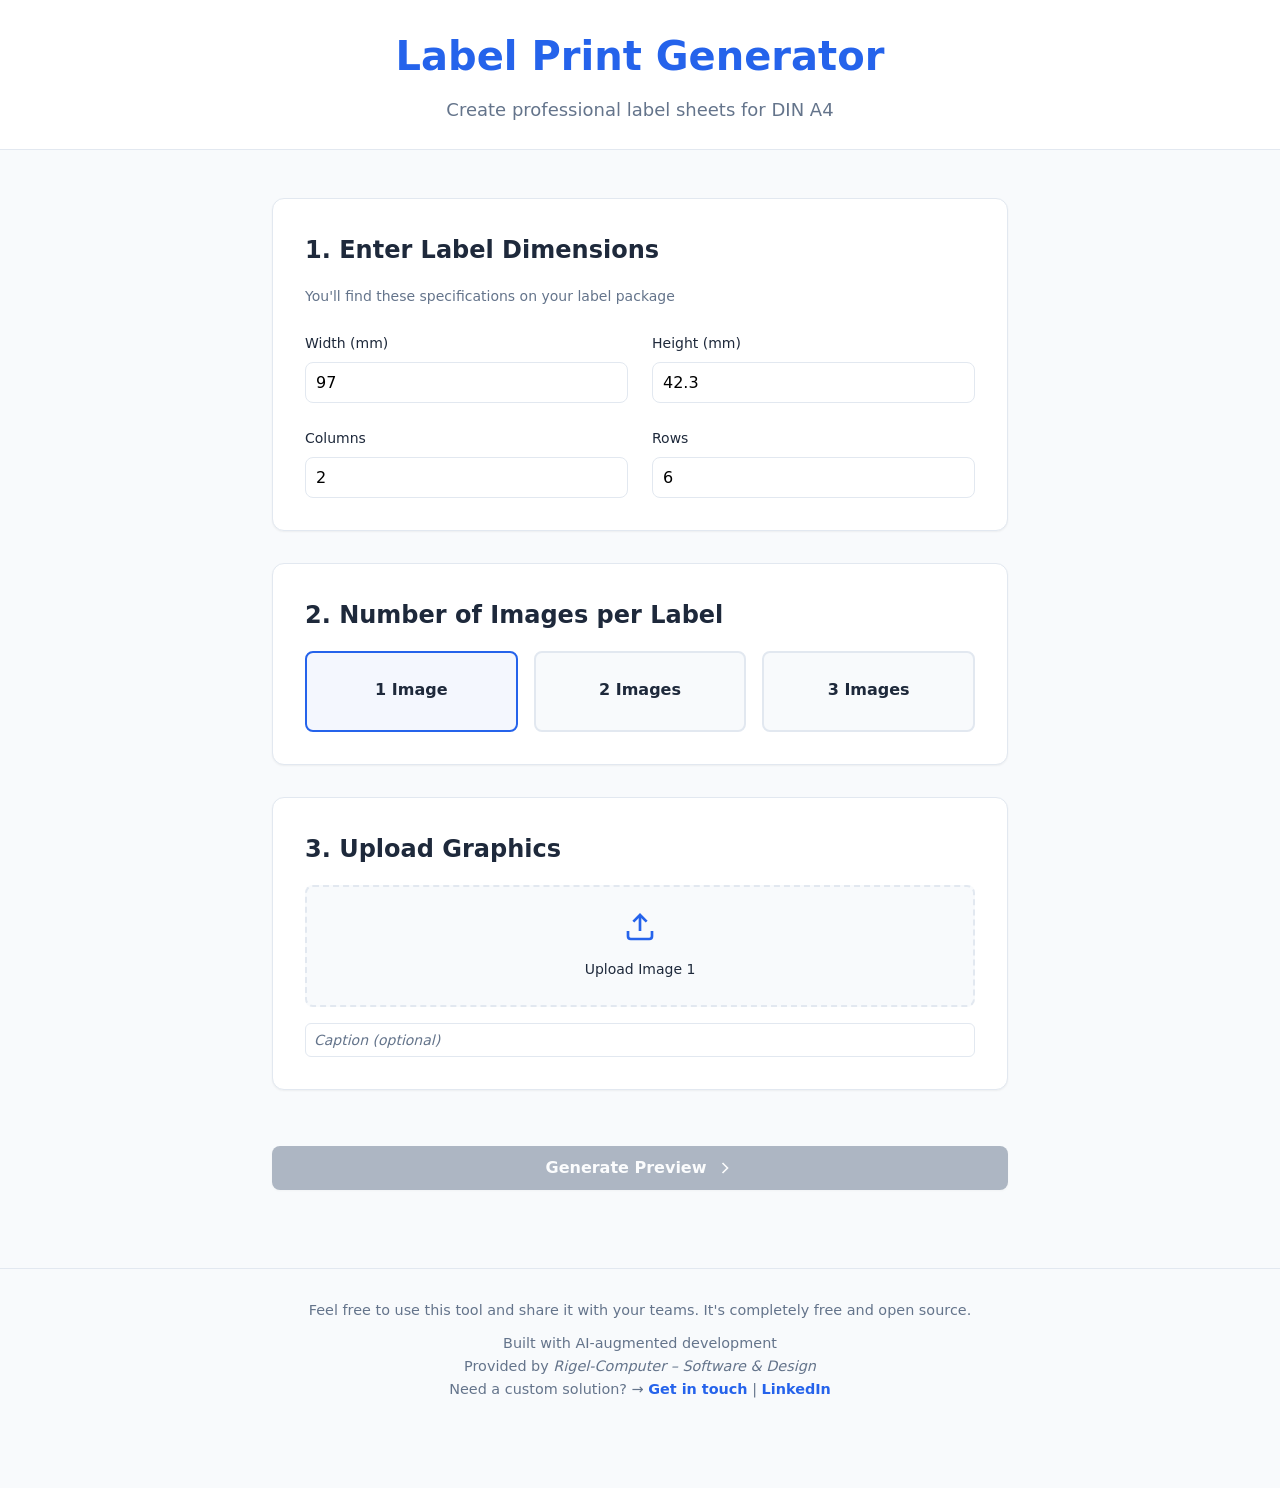
==== commit 31b5744a: "now only one page per print - grid-test-print added (stand alone so far)" ====
--- a/index.html
+++ b/index.html
@@ -139,8 +139,8 @@
                   completely free and open source.
                </p>
                <p>
-                  Built with AI-augmented development by Rigel-Computer -
-                  Software & Design<br />
+                  Built with AI-augmented development<br />
+                  Provided by <em>Rigel-Computer – Software & Design</em><br />
                   Need a custom solution? →
                   <a href="https://www.rigel-computer.com/kontakt"
                      >Get in touch</a
@@ -150,6 +150,10 @@
                      >LinkedIn</a
                   >
                </p>
+
+               <br />
+               <br />
+               <br />
             </div>
          </div>
 
--- a/css/print.css
+++ b/css/print.css
@@ -2,12 +2,6 @@
 /* Erstellt: 05.12.2025, 16:45 Uhr (Berlin) */
 
 @media print {
-   /* Force exact A4 size */
-   @page {
-      size: A4 portrait;
-      margin: 0;
-   }
-
    /* Hide UI elements */
    .no-print,
    .preview-header {
@@ -33,16 +27,14 @@
       min-height: 0;
    }
 
-   /* A4 page exact dimensions - force no scaling */
+   /* A4 page exact dimensions */
    .a4-page {
-      width: 210mm !important;
-      height: 297mm !important;
+      width: 210mm;
+      height: 297mm;
       box-shadow: none;
       page-break-after: always;
-      margin: 0 !important;
-      padding: 0 !important;
-      transform: scale(1) !important;
-      transform-origin: top left !important;
+      margin: 0;
+      padding: 0;
    }
 
    /* Label grid */
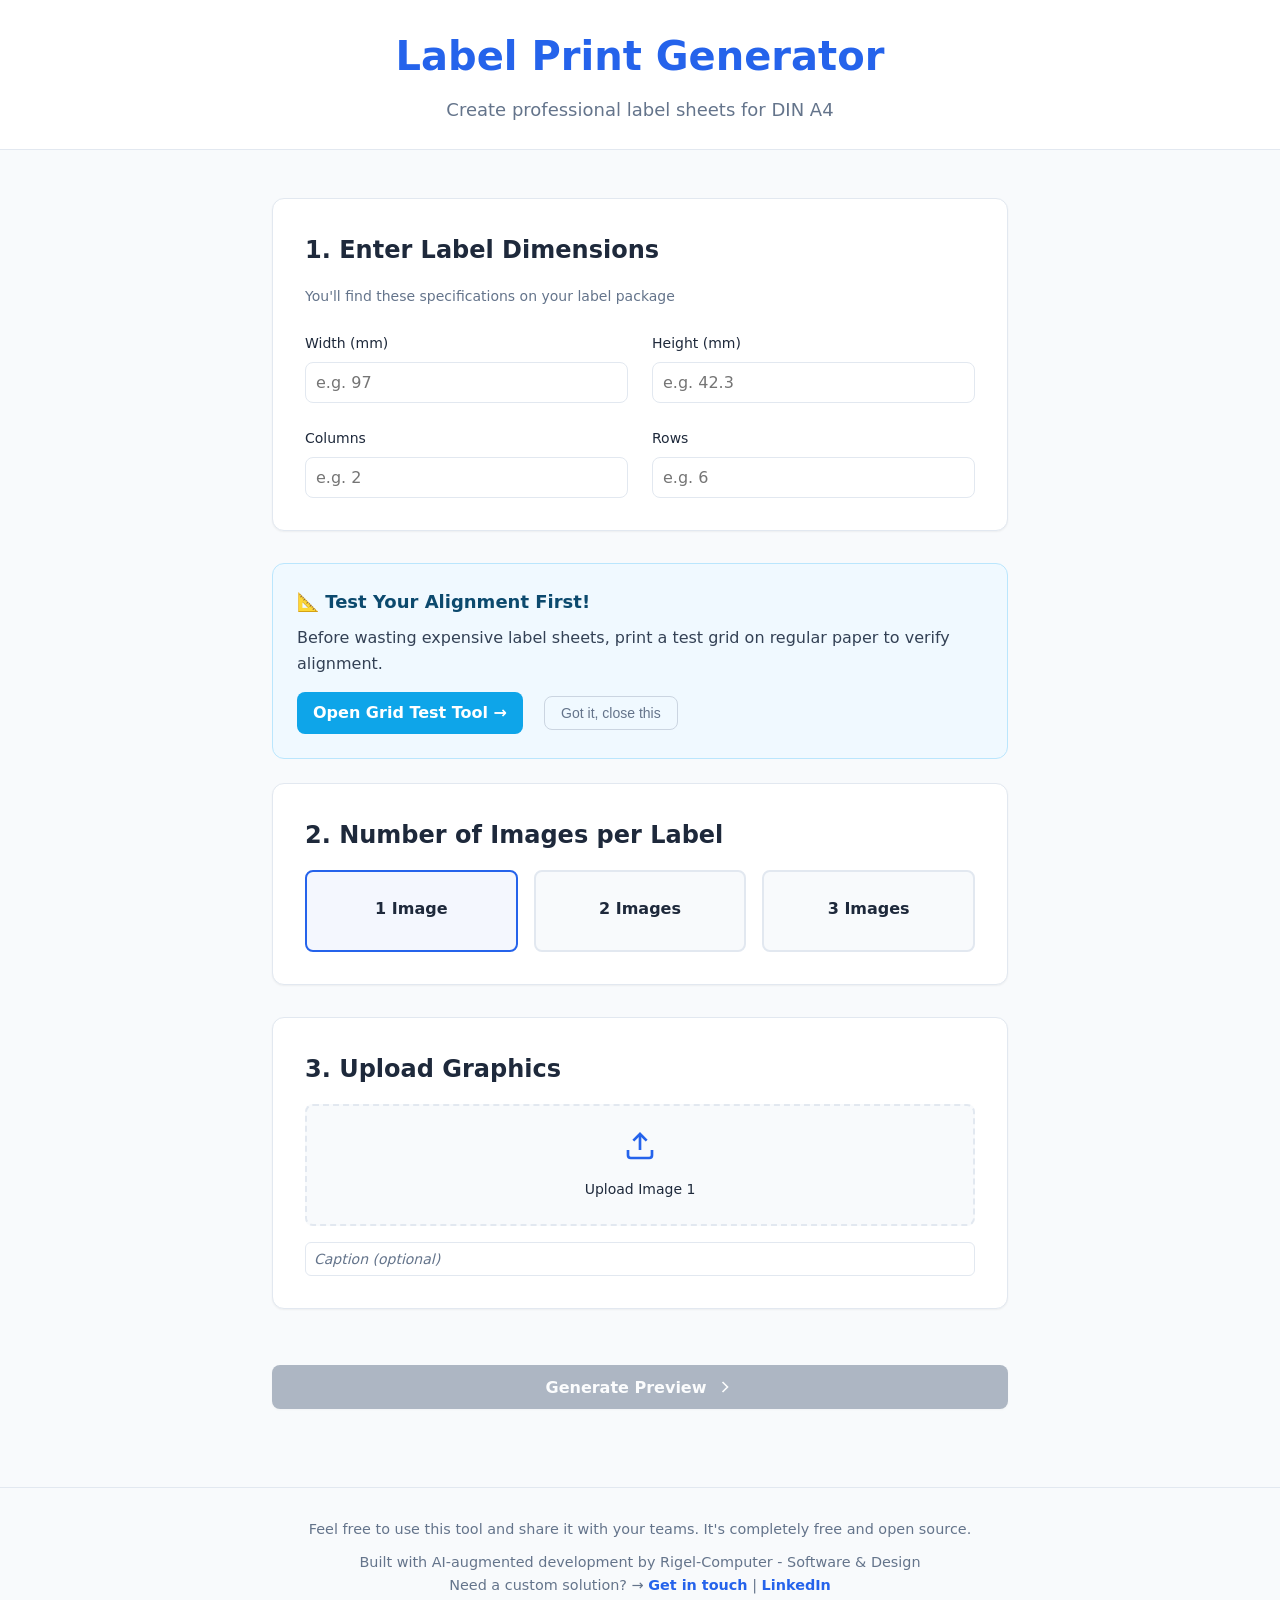
==== commit 4e6fc2e9: "New feature 'test-grid' implemented, copies deleted" ====
--- a/index.html
+++ b/index.html
@@ -2,208 +2,161 @@
 <!-- Dateiname: index.html -->
 <!-- Erstellt: 05.12.2025, 16:45 Uhr (Berlin) -->
 <html lang="de">
-   <head>
-      <meta charset="UTF-8" />
-      <meta name="viewport" content="width=device-width, initial-scale=1.0" />
-      <title id="page-title">Label Print Generator</title>
-      <link rel="stylesheet" href="css/main.css" />
-      <link rel="stylesheet" href="css/print.css" media="print" />
-   </head>
-   <body>
-      <div id="app">
-         <!-- Setup Screen -->
-         <div id="setup-screen" class="screen active">
+<head>
+    <meta charset="UTF-8">
+    <meta name="viewport" content="width=device-width, initial-scale=1.0">
+    <title id="page-title">Label Print Generator</title>
+    <link rel="stylesheet" href="css/main.css">
+    <link rel="stylesheet" href="css/print.css" media="print">
+</head>
+<body>
+    <noscript>
+        <div style="position: fixed; top: 0; left: 0; right: 0; bottom: 0; background: rgba(0,0,0,0.9); z-index: 10000; display: flex; align-items: center; justify-content: center;">
+            <div style="background: white; padding: 40px; border-radius: 12px; max-width: 500px; text-align: center;">
+                <h2 style="color: #ef4444; margin-bottom: 20px;">JavaScript Required</h2>
+                <p style="color: #64748b; line-height: 1.6; margin-bottom: 20px;">
+                    This tool requires JavaScript to function. Please enable JavaScript in your browser settings to use the Label Print Generator.
+                </p>
+                <p style="color: #94a3b8; font-size: 14px;">
+                    All processing happens locally in your browser – no data is sent to any server.
+                </p>
+            </div>
+        </div>
+    </noscript>
+    
+    <div id="app">
+        <!-- Setup Screen -->
+        <div id="setup-screen" class="screen active">
             <header>
-               <h1>Label Print Generator</h1>
-               <p class="subtitle">
-                  Create professional label sheets for DIN A4
-               </p>
+                <h1>Label Print Generator</h1>
+                <p class="subtitle">Create professional label sheets for DIN A4</p>
             </header>
 
             <main class="setup-container">
-               <!-- Label Settings Section - MOVED TO TOP -->
-               <section class="card">
-                  <h2>1. Enter Label Dimensions</h2>
-                  <p class="info">
-                     You'll find these specifications on your label package
-                  </p>
+                <!-- Label Settings Section - MOVED TO TOP -->
+                <section class="card">
+                    <h2>1. Enter Label Dimensions</h2>
+                    <p class="info">You'll find these specifications on your label package</p>
+                    
+                    <div class="form-grid">
+                        <div class="form-group">
+                            <label for="label-width">Width (mm)</label>
+                            <input type="number" id="label-width" placeholder="e.g. 97" min="10" step="0.1">
+                        </div>
+                        <div class="form-group">
+                            <label for="label-height">Height (mm)</label>
+                            <input type="number" id="label-height" placeholder="e.g. 42.3" min="10" step="0.1">
+                        </div>
+                        <div class="form-group">
+                            <label for="columns">Columns</label>
+                            <input type="number" id="columns" placeholder="e.g. 2" min="1" max="20">
+                        </div>
+                        <div class="form-group">
+                            <label for="rows">Rows</label>
+                            <input type="number" id="rows" placeholder="e.g. 6" min="1" max="30">
+                        </div>
+                    </div>
+                </section>
 
-                  <div class="form-grid">
-                     <div class="form-group">
-                        <label for="label-width">Width (mm)</label>
-                        <input
-                           type="number"
-                           id="label-width"
-                           placeholder="e.g. 97"
-                           min="10"
-                           step="0.1"
-                           value="97"
-                        />
-                     </div>
-                     <div class="form-group">
-                        <label for="label-height">Height (mm)</label>
-                        <input
-                           type="number"
-                           id="label-height"
-                           placeholder="e.g. 42.3"
-                           min="10"
-                           step="0.1"
-                           value="42.3"
-                        />
-                     </div>
-                     <div class="form-group">
-                        <label for="columns">Columns</label>
-                        <input
-                           type="number"
-                           id="columns"
-                           placeholder="e.g. 2"
-                           min="1"
-                           max="20"
-                           value="2"
-                        />
-                     </div>
-                     <div class="form-group">
-                        <label for="rows">Rows</label>
-                        <input
-                           type="number"
-                           id="rows"
-                           placeholder="e.g. 6"
-                           min="1"
-                           max="30"
-                           value="6"
-                        />
-                     </div>
-                  </div>
-               </section>
+                <!-- Grid Test Notice -->
+                <div id="grid-notice" class="grid-notice" style="display: none;">
+                    <div class="grid-notice-content">
+                        <h3>📐 Test Your Alignment First!</h3>
+                        <p>Before wasting expensive label sheets, print a test grid on regular paper to verify alignment.</p>
+                        <a href="test-grid.html" target="_blank" class="grid-link">Open Grid Test Tool →</a>
+                        <button onclick="App.closeGridNotice()" class="close-notice">Got it, close this</button>
+                    </div>
+                </div>
+                
+                <!-- Grid Notice Toggle Button (shown when notice is closed) -->
+                <div class="section-header-with-toggle">
+                    <button id="grid-toggle-btn" onclick="App.showGridNotice()" class="grid-toggle-btn" style="display: none;">
+                        Show alignment test tip
+                    </button>
+                </div>
 
-               <!-- Images per Label Section - NEW -->
-               <section class="card">
-                  <h2>2. Number of Images per Label</h2>
-                  <div class="images-per-label-grid">
-                     <label class="radio-card">
-                        <input
-                           type="radio"
-                           name="images-per-label"
-                           value="1"
-                           checked
-                        />
-                        <div class="radio-content">
-                           <span class="radio-title">1 Image</span>
-                        </div>
-                     </label>
-                     <label class="radio-card">
-                        <input type="radio" name="images-per-label" value="2" />
-                        <div class="radio-content">
-                           <span class="radio-title">2 Images</span>
-                        </div>
-                     </label>
-                     <label class="radio-card">
-                        <input type="radio" name="images-per-label" value="3" />
-                        <div class="radio-content">
-                           <span class="radio-title">3 Images</span>
-                        </div>
-                     </label>
-                  </div>
-               </section>
+                <!-- Images per Label Section - NEW -->
+                <section class="card">
+                    <h2>2. Number of Images per Label</h2>
+                    <div class="images-per-label-grid">
+                        <label class="radio-card">
+                            <input type="radio" name="images-per-label" value="1" checked>
+                            <div class="radio-content">
+                                <span class="radio-title">1 Image</span>
+                            </div>
+                        </label>
+                        <label class="radio-card">
+                            <input type="radio" name="images-per-label" value="2">
+                            <div class="radio-content">
+                                <span class="radio-title">2 Images</span>
+                            </div>
+                        </label>
+                        <label class="radio-card">
+                            <input type="radio" name="images-per-label" value="3">
+                            <div class="radio-content">
+                                <span class="radio-title">3 Images</span>
+                            </div>
+                        </label>
+                    </div>
+                </section>
 
-               <!-- Image Upload Section - DYNAMIC -->
-               <section class="card">
-                  <h2>3. Upload Graphics</h2>
-                  <div
-                     id="upload-fields-container"
-                     class="upload-fields-container"
-                  >
-                     <!-- Dynamically generated upload fields -->
-                  </div>
-               </section>
+                <!-- Image Upload Section - DYNAMIC -->
+                <section class="card">
+                    <h2>3. Upload Graphics</h2>
+                    <div id="upload-fields-container" class="upload-fields-container">
+                        <!-- Dynamically generated upload fields -->
+                    </div>
+                </section>
 
-               <button id="preview-btn" class="btn-primary" disabled>
-                  <span>Generate Preview</span>
-                  <svg
-                     width="20"
-                     height="20"
-                     viewBox="0 0 24 24"
-                     fill="none"
-                     stroke="currentColor"
-                     stroke-width="2"
-                  >
-                     <polyline points="9 18 15 12 9 6"></polyline>
-                  </svg>
-               </button>
+                <button id="preview-btn" class="btn-primary" disabled>
+                    <span>Generate Preview</span>
+                    <svg width="20" height="20" viewBox="0 0 24 24" fill="none" stroke="currentColor" stroke-width="2">
+                        <polyline points="9 18 15 12 9 6"></polyline>
+                    </svg>
+                </button>
             </main>
-
+            
             <!-- Footer Info Section -->
             <div class="footer-info no-print">
-               <p>
-                  Feel free to use this tool and share it with your teams. It's
-                  completely free and open source.
-               </p>
-               <p>
-                  Built with AI-augmented development<br />
-                  Provided by <em>Rigel-Computer – Software & Design</em><br />
-                  Need a custom solution? →
-                  <a href="https://www.rigel-computer.com/kontakt"
-                     >Get in touch</a
-                  >
-                  |
-                  <a href="https://www.linkedin.com/in/christoph-schweres"
-                     >LinkedIn</a
-                  >
-               </p>
+                <p>Feel free to use this tool and share it with your teams. It's completely free and open source.</p>
+                <p>Built with AI-augmented development by Rigel-Computer - Software & Design<br>
+                Need a custom solution? → 
+                <a href="https://www.rigel-computer.com/kontakt">Get in touch</a> | 
+                <a href="https://www.linkedin.com/in/christoph-schweres">LinkedIn</a></p>
+            </div>
+        </div>
 
-               <br />
-               <br />
-               <br />
-            </div>
-         </div>
-
-         <!-- Preview Screen -->
-         <div id="preview-screen" class="screen">
+        <!-- Preview Screen -->
+        <div id="preview-screen" class="screen">
             <header class="preview-header no-print">
-               <button id="back-btn" class="btn-secondary">
-                  <svg
-                     width="20"
-                     height="20"
-                     viewBox="0 0 24 24"
-                     fill="none"
-                     stroke="currentColor"
-                     stroke-width="2"
-                  >
-                     <polyline points="15 18 9 12 15 6"></polyline>
-                  </svg>
-                  <span>Back to Setup</span>
-               </button>
-               <h2>Preview</h2>
-               <div style="width: 150px"></div>
+                <button id="back-btn" class="btn-secondary">
+                    <svg width="20" height="20" viewBox="0 0 24 24" fill="none" stroke="currentColor" stroke-width="2">
+                        <polyline points="15 18 9 12 15 6"></polyline>
+                    </svg>
+                    <span>Back to Setup</span>
+                </button>
+                <h2>Preview</h2>
+                <div style="width: 150px;"></div>
             </header>
             <div id="print-area" class="print-area">
-               <!-- Generated A4 page with labels -->
+                <!-- Generated A4 page with labels -->
             </div>
             <div class="print-button-container no-print">
-               <button id="print-btn" class="btn-primary">
-                  <svg
-                     width="20"
-                     height="20"
-                     viewBox="0 0 24 24"
-                     fill="none"
-                     stroke="currentColor"
-                     stroke-width="2"
-                  >
-                     <polyline points="6 9 6 2 18 2 18 9"></polyline>
-                     <path
-                        d="M6 18H4a2 2 0 0 1-2-2v-5a2 2 0 0 1 2-2h16a2 2 0 0 1 2 2v5a2 2 0 0 1-2 2h-2"
-                     ></path>
-                     <rect x="6" y="14" width="12" height="8"></rect>
-                  </svg>
-                  <span>Print</span>
-               </button>
+                <button id="print-btn" class="btn-primary">
+                    <svg width="20" height="20" viewBox="0 0 24 24" fill="none" stroke="currentColor" stroke-width="2">
+                        <polyline points="6 9 6 2 18 2 18 9"></polyline>
+                        <path d="M6 18H4a2 2 0 0 1-2-2v-5a2 2 0 0 1 2-2h16a2 2 0 0 1 2 2v5a2 2 0 0 1-2 2h-2"></path>
+                        <rect x="6" y="14" width="12" height="8"></rect>
+                    </svg>
+                    <span>Print</span>
+                </button>
             </div>
-         </div>
-      </div>
+        </div>
+    </div>
 
-      <script src="js/storage.js"></script>
-      <script src="js/fileHandler.js"></script>
-      <script src="js/renderer.js"></script>
-      <script src="js/app.js"></script>
-   </body>
+    <script src="js/storage.js"></script>
+    <script src="js/fileHandler.js"></script>
+    <script src="js/renderer.js"></script>
+    <script src="js/app.js"></script>
+</body>
 </html>
--- a/css/main.css
+++ b/css/main.css
@@ -534,3 +534,83 @@
 .footer-info a:hover {
     text-decoration: underline;
 }
+
+/* Grid Test Notice */
+.grid-notice {
+    background: #f0f9ff;
+    border: 1px solid #bae6fd;
+    border-radius: var(--radius-lg);
+    padding: var(--spacing-md);
+    margin-bottom: var(--spacing-md);
+}
+
+.grid-notice-content h3 {
+    color: #0c4a6e;
+    font-size: 1.125rem;
+    margin-bottom: var(--spacing-xs);
+}
+
+.grid-notice-content p {
+    color: #334155;
+    margin-bottom: var(--spacing-sm);
+    line-height: 1.6;
+}
+
+.grid-link {
+    display: inline-block;
+    background: #0ea5e9;
+    color: white;
+    padding: 0.5rem 1rem;
+    border-radius: var(--radius-md);
+    text-decoration: none;
+    font-weight: 600;
+    margin-right: var(--spacing-sm);
+    transition: background 0.2s;
+}
+
+.grid-link:hover {
+    background: #0284c7;
+}
+
+.close-notice {
+    background: transparent;
+    color: #64748b;
+    border: 1px solid #cbd5e1;
+    padding: 0.5rem 1rem;
+    border-radius: var(--radius-md);
+    cursor: pointer;
+    font-size: 0.875rem;
+    transition: all 0.2s;
+}
+
+.close-notice:hover {
+    background: #f1f5f9;
+    color: #334155;
+}
+
+/* Grid Toggle Button */
+.section-header-with-toggle {
+    position: relative;
+    height: 0;
+    margin-bottom: 0;
+}
+
+.grid-toggle-btn {
+    position: absolute;
+    right: 0;
+    top: -45px;
+    background: #f8fafc;
+    color: #94a3b8;
+    border: 1px solid #e2e8f0;
+    padding: 0.5rem 1rem;
+    border-radius: var(--radius-md);
+    cursor: pointer;
+    font-size: 0.875rem;
+    transition: all 0.2s;
+}
+
+.grid-toggle-btn:hover {
+    background: #f1f5f9;
+    color: #64748b;
+    border-color: #cbd5e1;
+}
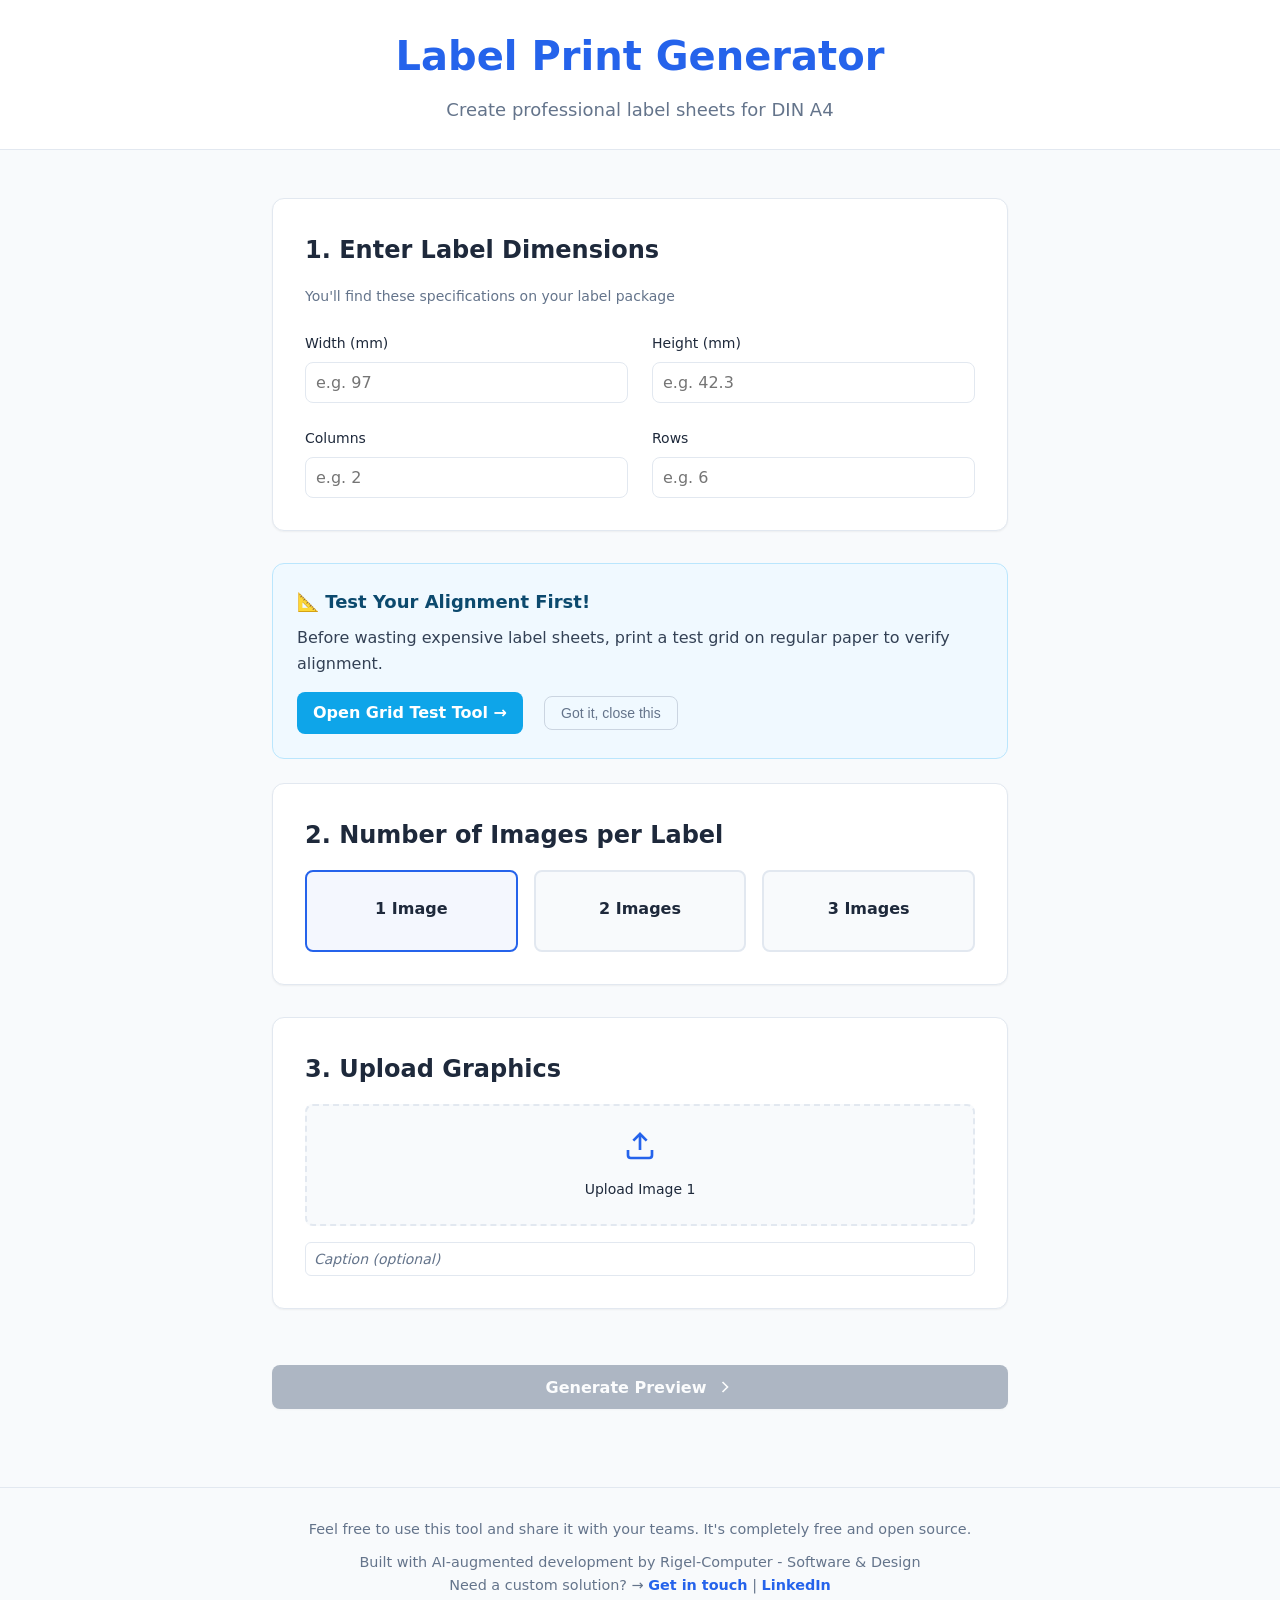
==== commit 472f0747: "<hr> added" ====
--- a/index.html
+++ b/index.html
@@ -2,161 +2,273 @@
 <!-- Dateiname: index.html -->
 <!-- Erstellt: 05.12.2025, 16:45 Uhr (Berlin) -->
 <html lang="de">
-<head>
-    <meta charset="UTF-8">
-    <meta name="viewport" content="width=device-width, initial-scale=1.0">
-    <title id="page-title">Label Print Generator</title>
-    <link rel="stylesheet" href="css/main.css">
-    <link rel="stylesheet" href="css/print.css" media="print">
-</head>
-<body>
-    <noscript>
-        <div style="position: fixed; top: 0; left: 0; right: 0; bottom: 0; background: rgba(0,0,0,0.9); z-index: 10000; display: flex; align-items: center; justify-content: center;">
-            <div style="background: white; padding: 40px; border-radius: 12px; max-width: 500px; text-align: center;">
-                <h2 style="color: #ef4444; margin-bottom: 20px;">JavaScript Required</h2>
-                <p style="color: #64748b; line-height: 1.6; margin-bottom: 20px;">
-                    This tool requires JavaScript to function. Please enable JavaScript in your browser settings to use the Label Print Generator.
-                </p>
-                <p style="color: #94a3b8; font-size: 14px;">
-                    All processing happens locally in your browser – no data is sent to any server.
-                </p>
-            </div>
-        </div>
-    </noscript>
-    
-    <div id="app">
-        <!-- Setup Screen -->
-        <div id="setup-screen" class="screen active">
+   <head>
+      <meta charset="UTF-8" />
+      <meta name="viewport" content="width=device-width, initial-scale=1.0" />
+      <title id="page-title">Label Print Generator</title>
+      <link rel="stylesheet" href="css/main.css" />
+      <link rel="stylesheet" href="css/print.css" media="print" />
+   </head>
+   <body>
+      <noscript>
+         <div
+            style="
+               position: fixed;
+               top: 0;
+               left: 0;
+               right: 0;
+               bottom: 0;
+               background: rgba(0, 0, 0, 0.9);
+               z-index: 10000;
+               display: flex;
+               align-items: center;
+               justify-content: center;
+            "
+         >
+            <div
+               style="
+                  background: white;
+                  padding: 40px;
+                  border-radius: 12px;
+                  max-width: 500px;
+                  text-align: center;
+               "
+            >
+               <h2 style="color: #ef4444; margin-bottom: 20px">
+                  JavaScript Required
+               </h2>
+               <p style="color: #64748b; line-height: 1.6; margin-bottom: 20px">
+                  This tool requires JavaScript to function. Please enable
+                  JavaScript in your browser settings to use the Label Print
+                  Generator.
+               </p>
+               <p style="color: #94a3b8; font-size: 14px">
+                  All processing happens locally in your browser – no data is
+                  sent to any server.
+               </p>
+            </div>
+         </div>
+      </noscript>
+
+      <div id="app">
+         <!-- Setup Screen -->
+         <div id="setup-screen" class="screen active">
             <header>
-                <h1>Label Print Generator</h1>
-                <p class="subtitle">Create professional label sheets for DIN A4</p>
+               <h1>Label Print Generator</h1>
+               <p class="subtitle">
+                  Create professional label sheets for DIN A4
+               </p>
             </header>
 
             <main class="setup-container">
-                <!-- Label Settings Section - MOVED TO TOP -->
-                <section class="card">
-                    <h2>1. Enter Label Dimensions</h2>
-                    <p class="info">You'll find these specifications on your label package</p>
-                    
-                    <div class="form-grid">
-                        <div class="form-group">
-                            <label for="label-width">Width (mm)</label>
-                            <input type="number" id="label-width" placeholder="e.g. 97" min="10" step="0.1">
+               <!-- Label Settings Section - MOVED TO TOP -->
+               <section class="card">
+                  <h2>1. Enter Label Dimensions</h2>
+                  <p class="info">
+                     You'll find these specifications on your label package
+                  </p>
+
+                  <div class="form-grid">
+                     <div class="form-group">
+                        <label for="label-width">Width (mm)</label>
+                        <input
+                           type="number"
+                           id="label-width"
+                           placeholder="e.g. 97"
+                           min="10"
+                           step="0.1"
+                        />
+                     </div>
+                     <div class="form-group">
+                        <label for="label-height">Height (mm)</label>
+                        <input
+                           type="number"
+                           id="label-height"
+                           placeholder="e.g. 42.3"
+                           min="10"
+                           step="0.1"
+                        />
+                     </div>
+                     <div class="form-group">
+                        <label for="columns">Columns</label>
+                        <input
+                           type="number"
+                           id="columns"
+                           placeholder="e.g. 2"
+                           min="1"
+                           max="20"
+                        />
+                     </div>
+                     <div class="form-group">
+                        <label for="rows">Rows</label>
+                        <input
+                           type="number"
+                           id="rows"
+                           placeholder="e.g. 6"
+                           min="1"
+                           max="30"
+                        />
+                     </div>
+                  </div>
+               </section>
+
+               <!-- Grid Test Notice -->
+               <div id="grid-notice" class="grid-notice" style="display: none">
+                  <div class="grid-notice-content">
+                     <h3>📐 Test Your Alignment First!</h3>
+                     <p>
+                        Before wasting expensive label sheets, print a test grid
+                        on regular paper to verify alignment.
+                     </p>
+                     <a href="test-grid.html" target="_blank" class="grid-link"
+                        >Open Grid Test Tool →</a
+                     >
+                     <button
+                        onclick="App.closeGridNotice()"
+                        class="close-notice"
+                     >
+                        Got it, close this
+                     </button>
+                  </div>
+               </div>
+
+               <!-- Grid Notice Toggle Button (shown when notice is closed) -->
+               <div class="section-header-with-toggle">
+                  <button
+                     id="grid-toggle-btn"
+                     onclick="App.showGridNotice()"
+                     class="grid-toggle-btn"
+                     style="display: none"
+                  >
+                     Show alignment test tip
+                  </button>
+               </div>
+
+               <!-- Images per Label Section - NEW -->
+               <section class="card">
+                  <h2>2. Number of Images per Label</h2>
+                  <div class="images-per-label-grid">
+                     <label class="radio-card">
+                        <input
+                           type="radio"
+                           name="images-per-label"
+                           value="1"
+                           checked
+                        />
+                        <div class="radio-content">
+                           <span class="radio-title">1 Image</span>
                         </div>
-                        <div class="form-group">
-                            <label for="label-height">Height (mm)</label>
-                            <input type="number" id="label-height" placeholder="e.g. 42.3" min="10" step="0.1">
+                     </label>
+                     <label class="radio-card">
+                        <input type="radio" name="images-per-label" value="2" />
+                        <div class="radio-content">
+                           <span class="radio-title">2 Images</span>
                         </div>
-                        <div class="form-group">
-                            <label for="columns">Columns</label>
-                            <input type="number" id="columns" placeholder="e.g. 2" min="1" max="20">
+                     </label>
+                     <label class="radio-card">
+                        <input type="radio" name="images-per-label" value="3" />
+                        <div class="radio-content">
+                           <span class="radio-title">3 Images</span>
                         </div>
-                        <div class="form-group">
-                            <label for="rows">Rows</label>
-                            <input type="number" id="rows" placeholder="e.g. 6" min="1" max="30">
-                        </div>
-                    </div>
-                </section>
-
-                <!-- Grid Test Notice -->
-                <div id="grid-notice" class="grid-notice" style="display: none;">
-                    <div class="grid-notice-content">
-                        <h3>📐 Test Your Alignment First!</h3>
-                        <p>Before wasting expensive label sheets, print a test grid on regular paper to verify alignment.</p>
-                        <a href="test-grid.html" target="_blank" class="grid-link">Open Grid Test Tool →</a>
-                        <button onclick="App.closeGridNotice()" class="close-notice">Got it, close this</button>
-                    </div>
-                </div>
-                
-                <!-- Grid Notice Toggle Button (shown when notice is closed) -->
-                <div class="section-header-with-toggle">
-                    <button id="grid-toggle-btn" onclick="App.showGridNotice()" class="grid-toggle-btn" style="display: none;">
-                        Show alignment test tip
-                    </button>
-                </div>
-
-                <!-- Images per Label Section - NEW -->
-                <section class="card">
-                    <h2>2. Number of Images per Label</h2>
-                    <div class="images-per-label-grid">
-                        <label class="radio-card">
-                            <input type="radio" name="images-per-label" value="1" checked>
-                            <div class="radio-content">
-                                <span class="radio-title">1 Image</span>
-                            </div>
-                        </label>
-                        <label class="radio-card">
-                            <input type="radio" name="images-per-label" value="2">
-                            <div class="radio-content">
-                                <span class="radio-title">2 Images</span>
-                            </div>
-                        </label>
-                        <label class="radio-card">
-                            <input type="radio" name="images-per-label" value="3">
-                            <div class="radio-content">
-                                <span class="radio-title">3 Images</span>
-                            </div>
-                        </label>
-                    </div>
-                </section>
-
-                <!-- Image Upload Section - DYNAMIC -->
-                <section class="card">
-                    <h2>3. Upload Graphics</h2>
-                    <div id="upload-fields-container" class="upload-fields-container">
-                        <!-- Dynamically generated upload fields -->
-                    </div>
-                </section>
-
-                <button id="preview-btn" class="btn-primary" disabled>
-                    <span>Generate Preview</span>
-                    <svg width="20" height="20" viewBox="0 0 24 24" fill="none" stroke="currentColor" stroke-width="2">
-                        <polyline points="9 18 15 12 9 6"></polyline>
-                    </svg>
-                </button>
+                     </label>
+                  </div>
+               </section>
+
+               <!-- Image Upload Section - DYNAMIC -->
+               <section class="card">
+                  <h2>3. Upload Graphics</h2>
+                  <div
+                     id="upload-fields-container"
+                     class="upload-fields-container"
+                  >
+                     <!-- Dynamically generated upload fields -->
+                  </div>
+               </section>
+
+               <button id="preview-btn" class="btn-primary" disabled>
+                  <span>Generate Preview</span>
+                  <svg
+                     width="20"
+                     height="20"
+                     viewBox="0 0 24 24"
+                     fill="none"
+                     stroke="currentColor"
+                     stroke-width="2"
+                  >
+                     <polyline points="9 18 15 12 9 6"></polyline>
+                  </svg>
+               </button>
             </main>
-            
+
             <!-- Footer Info Section -->
             <div class="footer-info no-print">
-                <p>Feel free to use this tool and share it with your teams. It's completely free and open source.</p>
-                <p>Built with AI-augmented development by Rigel-Computer - Software & Design<br>
-                Need a custom solution? → 
-                <a href="https://www.rigel-computer.com/kontakt">Get in touch</a> | 
-                <a href="https://www.linkedin.com/in/christoph-schweres">LinkedIn</a></p>
-            </div>
-        </div>
-
-        <!-- Preview Screen -->
-        <div id="preview-screen" class="screen">
+               <p>
+                  Feel free to use this tool and share it with your teams. It's
+                  completely free and open source.
+               </p>
+               <p>
+                  Built with AI-augmented development by Rigel-Computer -
+                  Software & Design<br />
+                  Need a custom solution? →
+                  <a href="https://www.rigel-computer.com/kontakt"
+                     >Get in touch</a
+                  >
+                  |
+                  <a href="https://www.linkedin.com/in/christoph-schweres"
+                     >LinkedIn</a
+                  >
+               </p>
+            </div>
+         </div>
+         <hr />
+
+         <!-- Preview Screen -->
+         <div id="preview-screen" class="screen">
             <header class="preview-header no-print">
-                <button id="back-btn" class="btn-secondary">
-                    <svg width="20" height="20" viewBox="0 0 24 24" fill="none" stroke="currentColor" stroke-width="2">
-                        <polyline points="15 18 9 12 15 6"></polyline>
-                    </svg>
-                    <span>Back to Setup</span>
-                </button>
-                <h2>Preview</h2>
-                <div style="width: 150px;"></div>
+               <button id="back-btn" class="btn-secondary">
+                  <svg
+                     width="20"
+                     height="20"
+                     viewBox="0 0 24 24"
+                     fill="none"
+                     stroke="currentColor"
+                     stroke-width="2"
+                  >
+                     <polyline points="15 18 9 12 15 6"></polyline>
+                  </svg>
+                  <span>Back to Setup</span>
+               </button>
+               <h2>Preview</h2>
+               <div style="width: 150px"></div>
             </header>
             <div id="print-area" class="print-area">
-                <!-- Generated A4 page with labels -->
+               <!-- Generated A4 page with labels -->
             </div>
             <div class="print-button-container no-print">
-                <button id="print-btn" class="btn-primary">
-                    <svg width="20" height="20" viewBox="0 0 24 24" fill="none" stroke="currentColor" stroke-width="2">
-                        <polyline points="6 9 6 2 18 2 18 9"></polyline>
-                        <path d="M6 18H4a2 2 0 0 1-2-2v-5a2 2 0 0 1 2-2h16a2 2 0 0 1 2 2v5a2 2 0 0 1-2 2h-2"></path>
-                        <rect x="6" y="14" width="12" height="8"></rect>
-                    </svg>
-                    <span>Print</span>
-                </button>
-            </div>
-        </div>
-    </div>
-
-    <script src="js/storage.js"></script>
-    <script src="js/fileHandler.js"></script>
-    <script src="js/renderer.js"></script>
-    <script src="js/app.js"></script>
-</body>
+               <button id="print-btn" class="btn-primary">
+                  <svg
+                     width="20"
+                     height="20"
+                     viewBox="0 0 24 24"
+                     fill="none"
+                     stroke="currentColor"
+                     stroke-width="2"
+                  >
+                     <polyline points="6 9 6 2 18 2 18 9"></polyline>
+                     <path
+                        d="M6 18H4a2 2 0 0 1-2-2v-5a2 2 0 0 1 2-2h16a2 2 0 0 1 2 2v5a2 2 0 0 1-2 2h-2"
+                     ></path>
+                     <rect x="6" y="14" width="12" height="8"></rect>
+                  </svg>
+                  <span>Print</span>
+               </button>
+            </div>
+         </div>
+      </div>
+
+      <script src="js/storage.js"></script>
+      <script src="js/fileHandler.js"></script>
+      <script src="js/renderer.js"></script>
+      <script src="js/app.js"></script>
+   </body>
 </html>
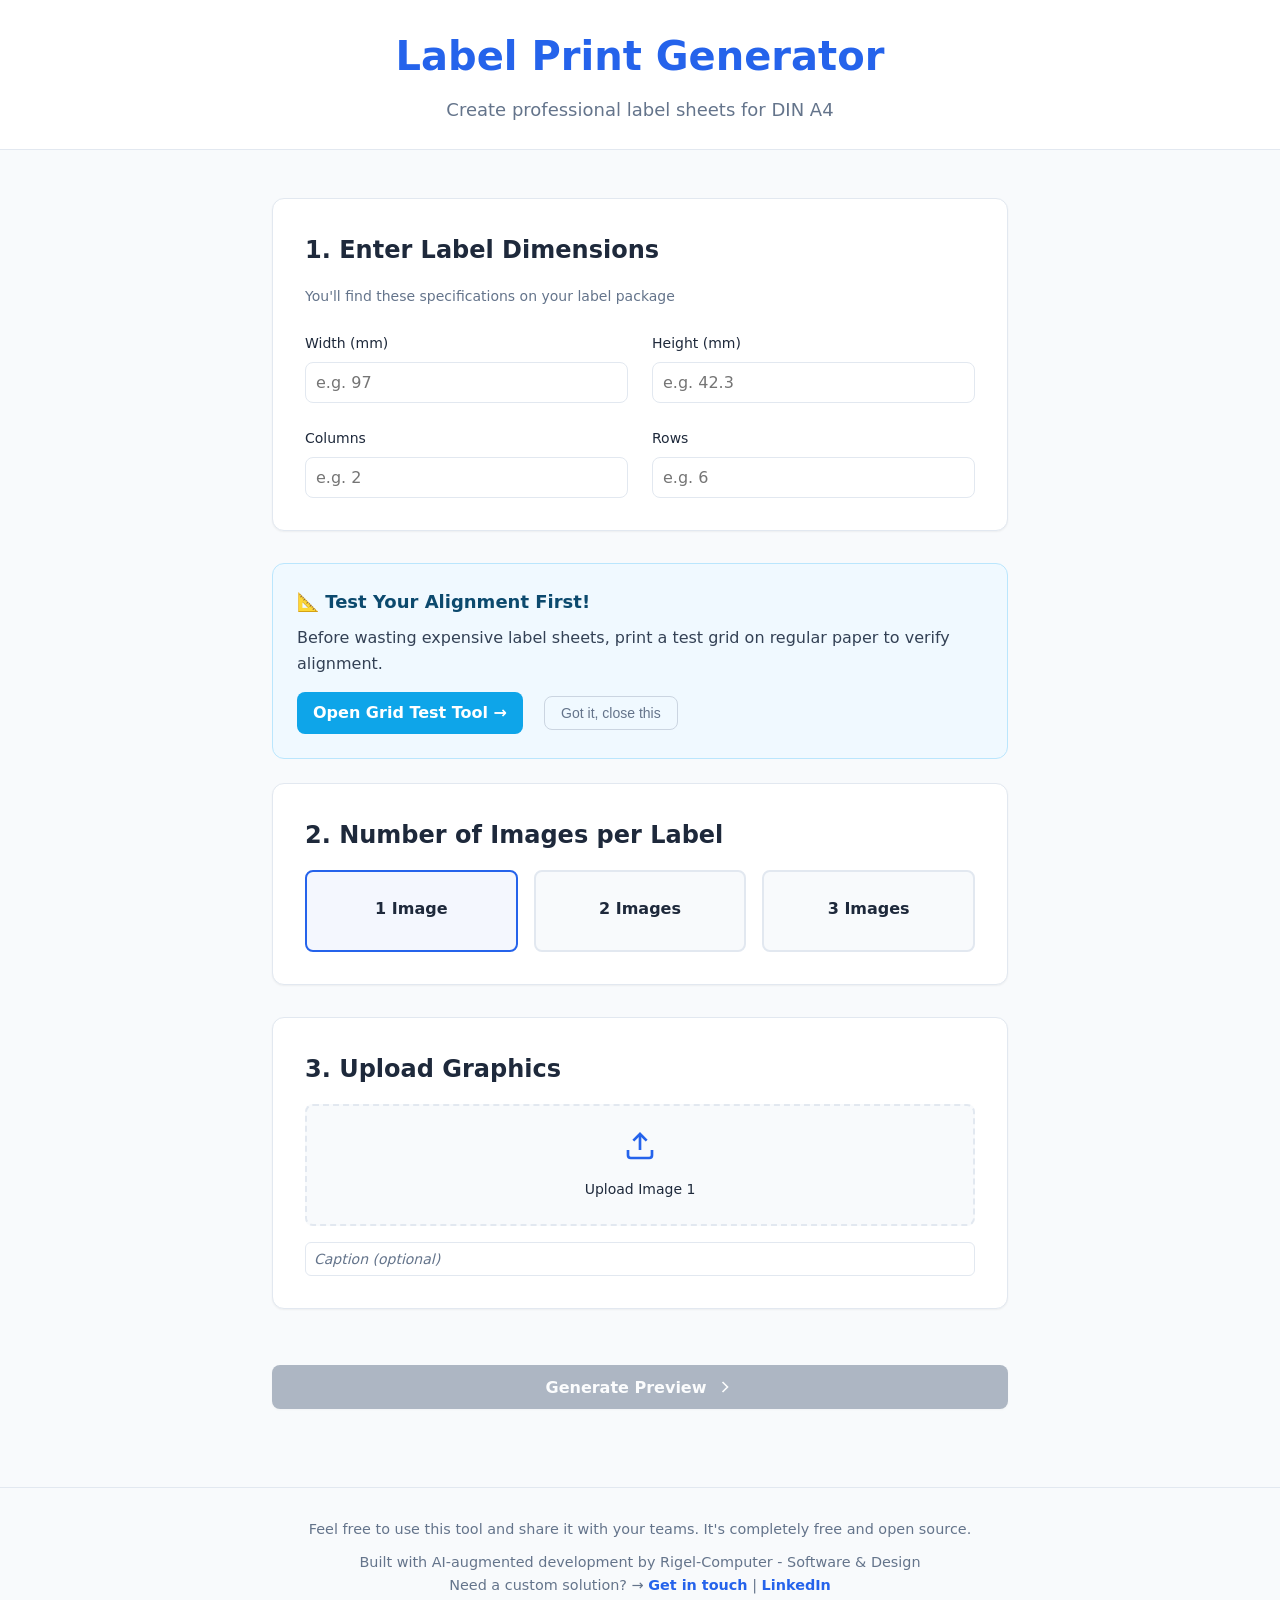
==== commit 991e1861: "<hr> and &nbsp; added" ====
--- a/index.html
+++ b/index.html
@@ -220,6 +220,7 @@
                </p>
             </div>
          </div>
+         <br /><br /><br />&nbsp;
          <hr />
 
          <!-- Preview Screen -->
